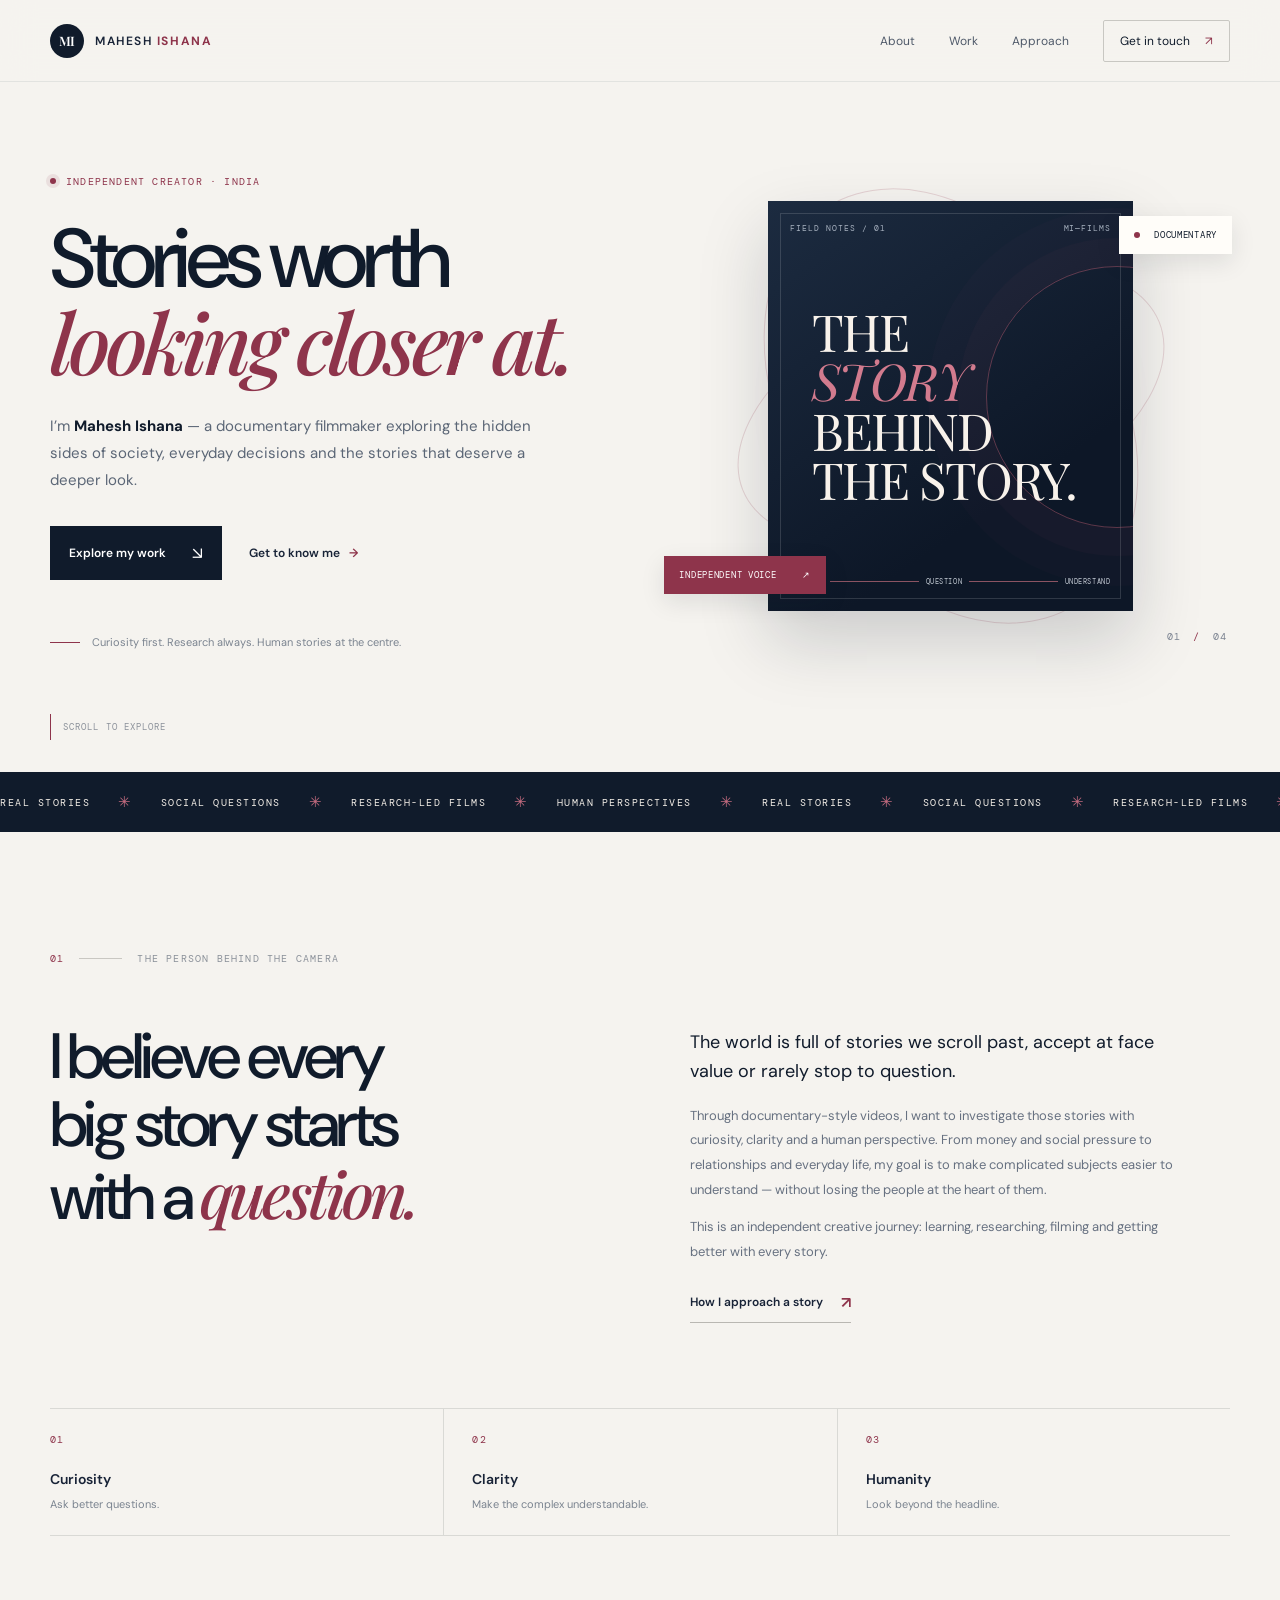
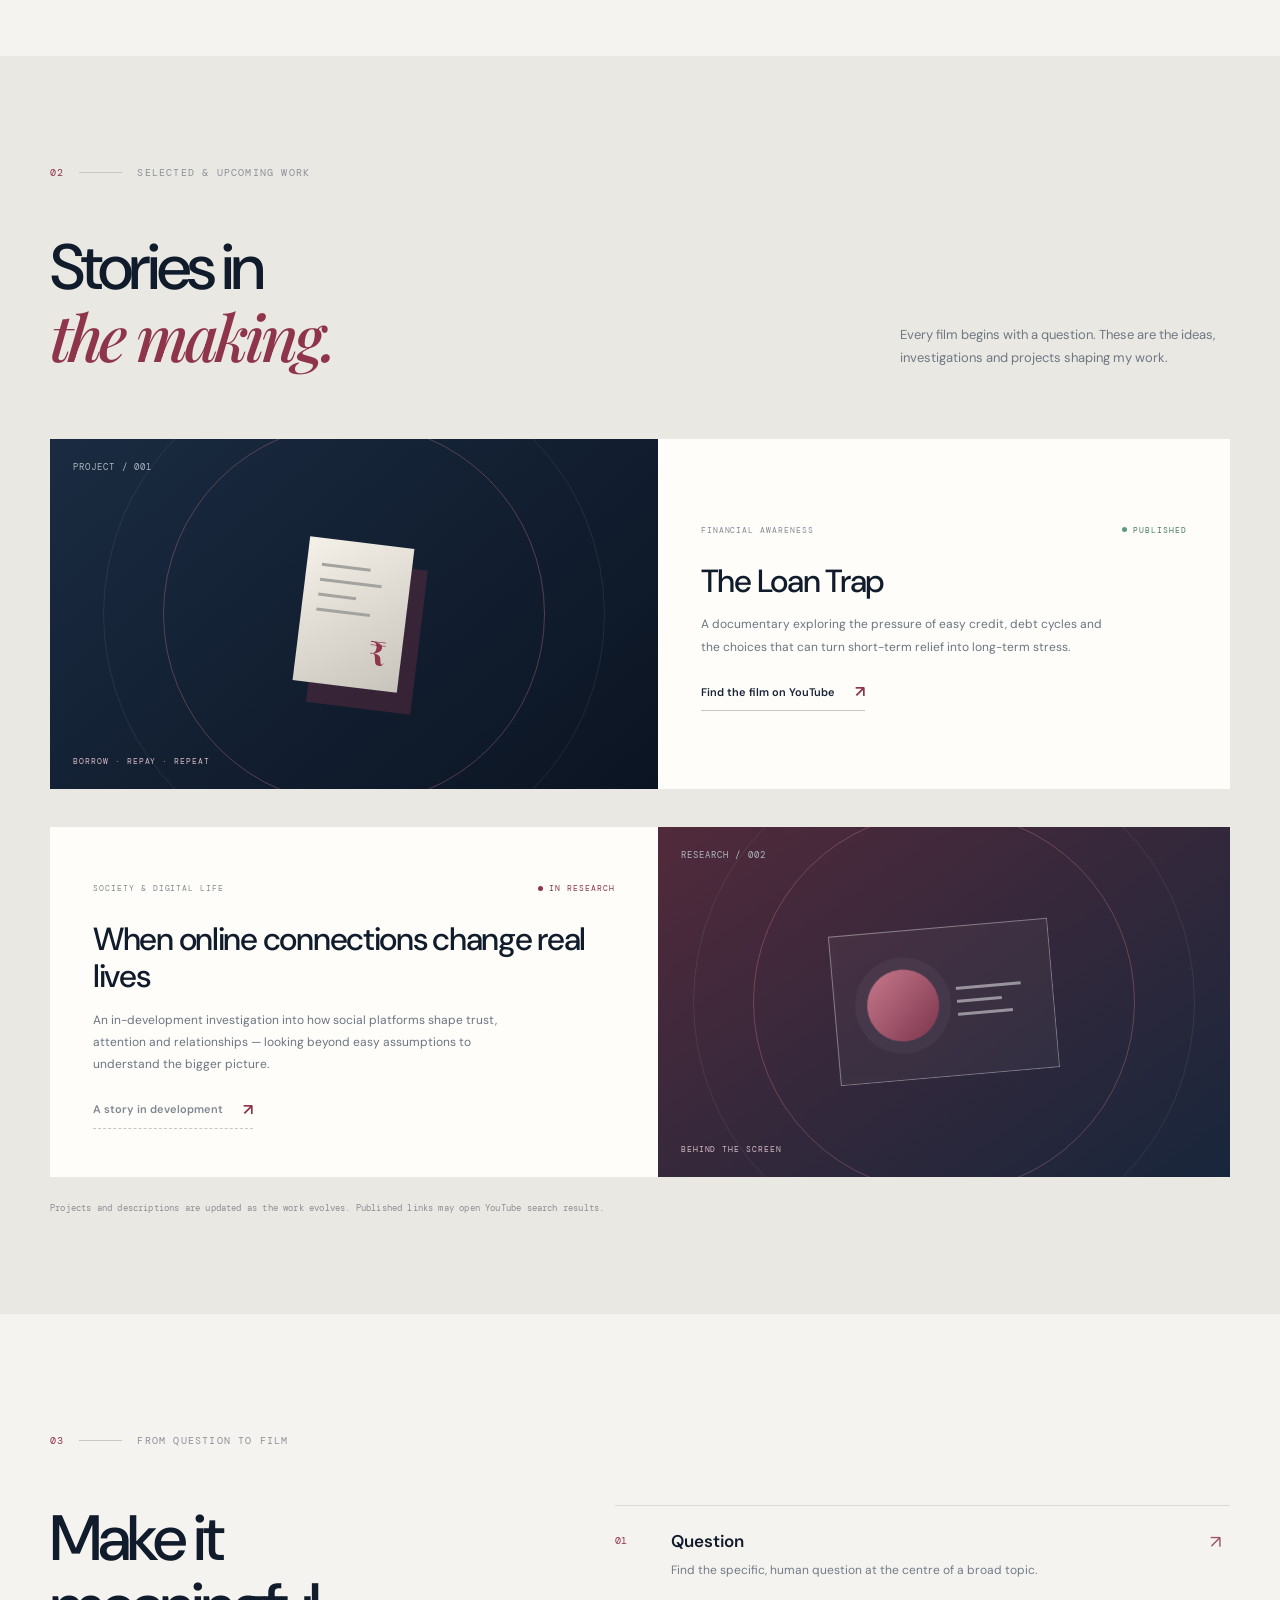
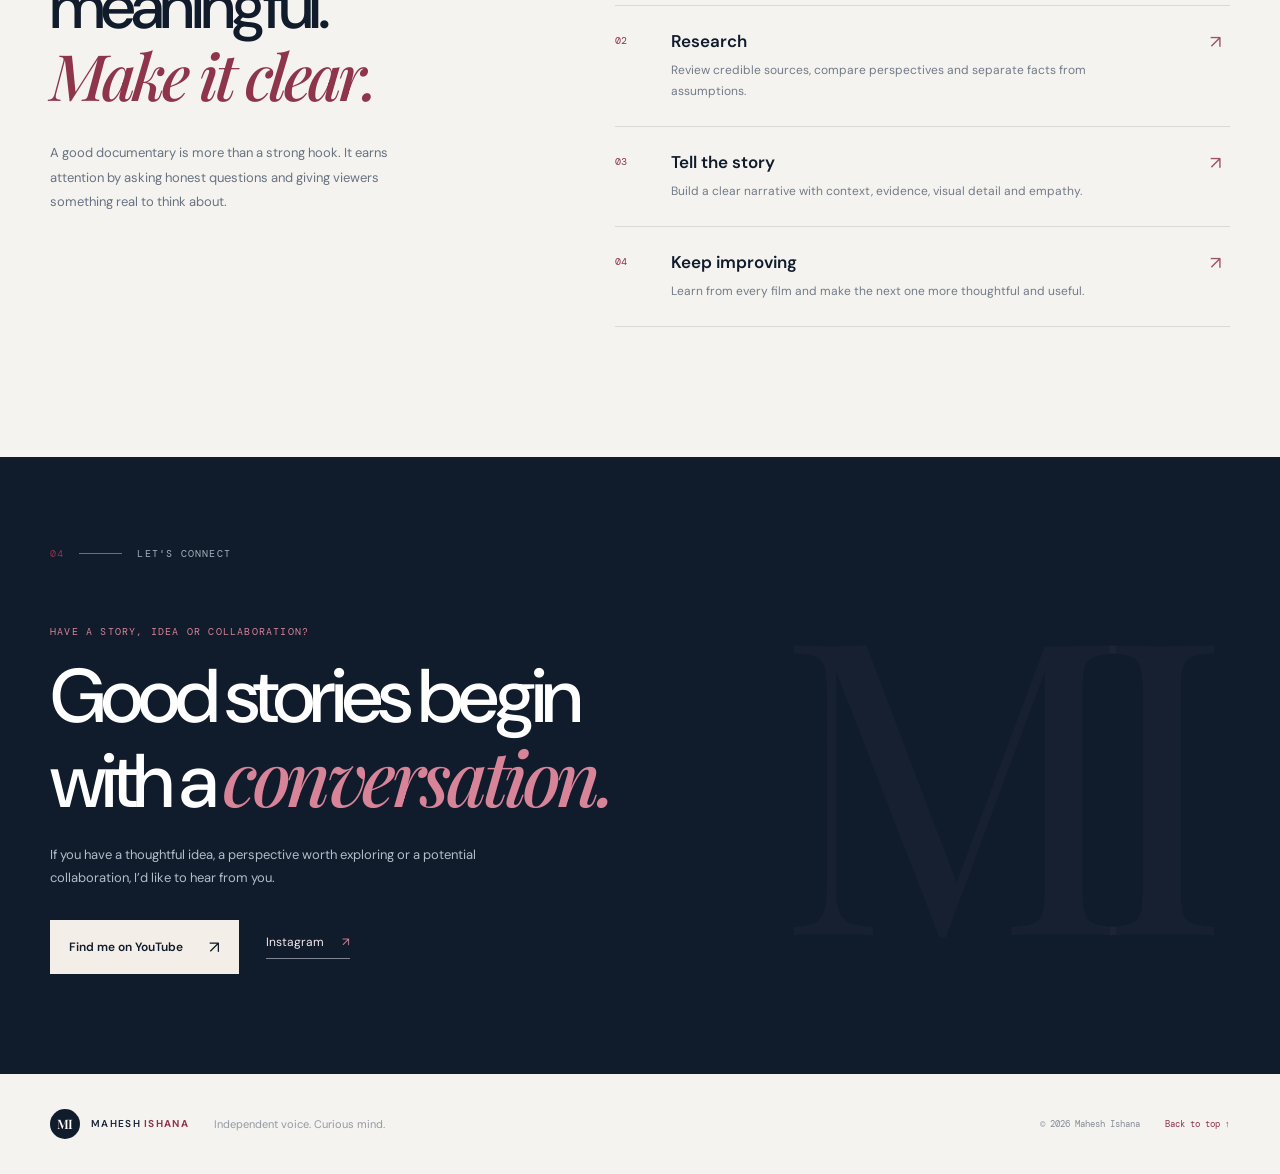
==== index.html @ 813afefb "Add files via upload" ====
<!doctype html>
<html lang="en">
<head>
  <meta charset="utf-8">
  <meta name="viewport" content="width=device-width, initial-scale=1">
  <meta name="theme-color" content="#101b2b">
  <meta name="description" content="Mahesh Ishana — independent documentary filmmaker creating thoughtful films about society, money, relationships and the stories that shape everyday life.">
  <meta property="og:type" content="website">
  <meta property="og:title" content="Mahesh Ishana — Documentary Filmmaker">
  <meta property="og:description" content="Stories that make us look closer. Independent documentaries, research-led storytelling and films about the world around us.">
  <meta property="og:url" content="https://maheshishana.in/">
  <meta name="twitter:card" content="summary">
  <title>Mahesh Ishana — Documentary Filmmaker</title>
  <link rel="canonical" href="https://maheshishana.in/">
  <link rel="icon" href="favicon.svg" type="image/svg+xml">
  <link rel="stylesheet" href="styles.css">
  <script type="application/ld+json">
  {
    "@context": "https://schema.org",
    "@type": "Person",
    "name": "Mahesh Ishana",
    "url": "https://maheshishana.in/",
    "jobTitle": "Documentary Filmmaker",
    "sameAs": ["https://www.instagram.com/maheshishana/"]
  }
  </script>
  <script src="script.js" defer></script>
</head>
<body>
  <a class="skip-link" href="#main">Skip to content</a>
  <header class="site-header">
    <nav class="nav shell" aria-label="Main navigation">
      <a class="brand" href="#top" aria-label="Mahesh Ishana home"><span class="brand-mark">MI</span><span>MAHESH <b>ISHANA</b></span></a>
      <button class="menu-toggle" aria-expanded="false" aria-controls="nav-links" aria-label="Open menu"><span></span><span></span></button>
      <div class="nav-links" id="nav-links">
        <a href="#about">About</a>
        <a href="#work">Work</a>
        <a href="#approach">Approach</a>
        <a class="nav-cta" href="#contact">Get in touch <span aria-hidden="true">↗</span></a>
      </div>
    </nav>
  </header>

  <main id="main">
    <section class="hero shell" id="top">
      <div class="hero-copy reveal">
        <p class="eyebrow"><span class="live-dot"></span> INDEPENDENT CREATOR · INDIA</p>
        <h1>Stories worth<br><em>looking closer at.</em></h1>
        <p class="hero-intro">I’m <strong>Mahesh Ishana</strong> — a documentary filmmaker exploring the hidden sides of society, everyday decisions and the stories that deserve a deeper look.</p>
        <div class="hero-actions">
          <a class="button button-primary" href="#work">Explore my work <span aria-hidden="true">↘</span></a>
          <a class="text-link" href="#about">Get to know me <span aria-hidden="true">→</span></a>
        </div>
        <div class="hero-note"><span class="note-line"></span><span>Curiosity first. Research always. Human stories at the centre.</span></div>
      </div>
      <div class="hero-art reveal" aria-label="Abstract cinematic artwork">
        <div class="art-orbit orbit-one"></div><div class="art-orbit orbit-two"></div>
        <div class="art-glow"></div>
        <div class="art-frame">
          <div class="frame-top"><span>FIELD NOTES / 01</span><span>MI—FILMS</span></div>
          <div class="art-title">THE<br><span>STORY</span><br>BEHIND<br>THE STORY.</div>
          <div class="frame-bottom"><span>OBSERVE</span><span class="frame-dash"></span><span>QUESTION</span><span class="frame-dash"></span><span>UNDERSTAND</span></div>
        </div>
        <div class="floating-tag tag-top"><span class="tag-dot"></span> DOCUMENTARY</div>
        <div class="floating-tag tag-bottom">INDEPENDENT VOICE <span>↗</span></div>
        <div class="art-index">01 <span>/</span> 04</div>
      </div>
      <div class="hero-scroll"><span class="scroll-mark"></span> SCROLL TO EXPLORE</div>
    </section>

    <section class="ticker" aria-label="Creative focus">
      <div class="ticker-track"><span>REAL STORIES</span><i>✳</i><span>SOCIAL QUESTIONS</span><i>✳</i><span>RESEARCH-LED FILMS</span><i>✳</i><span>HUMAN PERSPECTIVES</span><i>✳</i><span>REAL STORIES</span><i>✳</i><span>SOCIAL QUESTIONS</span><i>✳</i><span>RESEARCH-LED FILMS</span><i>✳</i></div>
    </section>

    <section class="section shell about" id="about">
      <div class="section-kicker reveal"><span>01</span><span class="kicker-rule"></span><span>THE PERSON BEHIND THE CAMERA</span></div>
      <div class="about-grid">
        <h2 class="reveal">I believe every<br>big story starts<br>with a <em>question.</em></h2>
        <div class="about-copy reveal">
          <p class="lead">The world is full of stories we scroll past, accept at face value or rarely stop to question.</p>
          <p>Through documentary-style videos, I want to investigate those stories with curiosity, clarity and a human perspective. From money and social pressure to relationships and everyday life, my goal is to make complicated subjects easier to understand — without losing the people at the heart of them.</p>
          <p>This is an independent creative journey: learning, researching, filming and getting better with every story.</p>
          <a class="underlined-link" href="#approach">How I approach a story <span>↗</span></a>
        </div>
      </div>
      <div class="values-row reveal"><div><span class="value-number">01</span><b>Curiosity</b><p>Ask better questions.</p></div><div><span class="value-number">02</span><b>Clarity</b><p>Make the complex understandable.</p></div><div><span class="value-number">03</span><b>Humanity</b><p>Look beyond the headline.</p></div></div>
    </section>

    <section class="section work-section" id="work">
      <div class="shell">
        <div class="section-kicker reveal"><span>02</span><span class="kicker-rule"></span><span>SELECTED & UPCOMING WORK</span></div>
        <div class="work-heading reveal"><h2>Stories in<br><em>the making.</em></h2><p>Every film begins with a question. These are the ideas, investigations and projects shaping my work.</p></div>
        <div class="project-list">
          <article class="project-card reveal">
            <div class="project-visual project-loan"><span class="project-index">PROJECT / 001</span><div class="visual-symbol symbol-receipt"><span></span><span></span><span></span><span></span><b>₹</b></div><span class="visual-caption">BORROW · REPAY · REPEAT</span></div>
            <div class="project-info"><div class="project-meta"><span>FINANCIAL AWARENESS</span><span class="status"><i></i> PUBLISHED</span></div><h3>The Loan Trap</h3><p>A documentary exploring the pressure of easy credit, debt cycles and the choices that can turn short-term relief into long-term stress.</p><a class="project-link" href="https://www.youtube.com/results?search_query=Mahesh+Ishana+The+Loan+Trap" target="_blank" rel="noopener noreferrer">Find the film on YouTube <span>↗</span></a></div>
          </article>
          <article class="project-card project-card-reverse reveal">
            <div class="project-visual project-society"><span class="project-index">RESEARCH / 002</span><div class="visual-window"><div class="window-circle"></div><div class="window-lines"><span></span><span></span><span></span></div></div><span class="visual-caption">BEHIND THE SCREEN</span></div>
            <div class="project-info"><div class="project-meta"><span>SOCIETY & DIGITAL LIFE</span><span class="status status-research"><i></i> IN RESEARCH</span></div><h3>When online connections change real lives</h3><p>An in-development investigation into how social platforms shape trust, attention and relationships — looking beyond easy assumptions to understand the bigger picture.</p><span class="project-link project-link-static">A story in development <span>↗</span></span></div>
          </article>
        </div>
        <p class="work-footnote">Projects and descriptions are updated as the work evolves. Published links may open YouTube search results.</p>
      </div>
    </section>

    <section class="section shell approach" id="approach">
      <div class="section-kicker reveal"><span>03</span><span class="kicker-rule"></span><span>FROM QUESTION TO FILM</span></div>
      <div class="approach-grid"><div class="approach-intro reveal"><h2>Make it<br>meaningful.<br><em>Make it clear.</em></h2><p>A good documentary is more than a strong hook. It earns attention by asking honest questions and giving viewers something real to think about.</p></div>
        <div class="steps reveal"><div class="step"><span>01</span><div><h3>Question</h3><p>Find the specific, human question at the centre of a broad topic.</p></div><span class="step-arrow">↗</span></div><div class="step"><span>02</span><div><h3>Research</h3><p>Review credible sources, compare perspectives and separate facts from assumptions.</p></div><span class="step-arrow">↗</span></div><div class="step"><span>03</span><div><h3>Tell the story</h3><p>Build a clear narrative with context, evidence, visual detail and empathy.</p></div><span class="step-arrow">↗</span></div><div class="step"><span>04</span><div><h3>Keep improving</h3><p>Learn from every film and make the next one more thoughtful and useful.</p></div><span class="step-arrow">↗</span></div></div>
      </div>
    </section>

    <section class="contact-section" id="contact">
      <div class="shell contact-inner reveal"><div class="section-kicker section-kicker-light"><span>04</span><span class="kicker-rule"></span><span>LET'S CONNECT</span></div><p class="eyebrow contact-eyebrow">HAVE A STORY, IDEA OR COLLABORATION?</p><h2>Good stories begin<br>with a <em>conversation.</em></h2><p class="contact-copy">If you have a thoughtful idea, a perspective worth exploring or a potential collaboration, I’d like to hear from you.</p><div class="contact-actions"><a class="button button-light" href="https://www.youtube.com/results?search_query=Mahesh+Ishana" target="_blank" rel="noopener noreferrer">Find me on YouTube <span>↗</span></a><a class="contact-social" href="https://www.instagram.com/maheshishana/" target="_blank" rel="noopener noreferrer">Instagram <span>↗</span></a></div></div>
      <div class="contact-decoration" aria-hidden="true">MI</div>
    </section>
  </main>

  <footer class="footer shell"><a class="brand footer-brand" href="#top"><span class="brand-mark">MI</span><span>MAHESH <b>ISHANA</b></span></a><p>Independent voice. Curious mind.</p><div class="footer-right"><span>© <span id="year">2026</span> Mahesh Ishana</span><a href="#top">Back to top ↑</a></div></footer>
</body>
</html>
---- styles.css ----
@import url('https://fonts.googleapis.com/css2?family=DM+Mono:wght@400;500&family=DM+Sans:wght@400;500;600;700&family=Playfair+Display:ital,wght@0,500;0,600;1,500;1,600&display=swap');
:root{--navy:#101b2b;--navy-2:#17263b;--ink:#182337;--muted:#697487;--paper:#f5f3ef;--white:#fffdf9;--maroon:#8e344b;--maroon-light:#b65a70;--line:#d9d9d5;--mono:'DM Mono',monospace;--sans:'DM Sans',sans-serif;--serif:'Playfair Display',serif;--shell:1180px}
*{box-sizing:border-box}html{scroll-behavior:smooth;scroll-padding-top:88px}body{margin:0;background:var(--paper);color:var(--ink);font-family:var(--sans);-webkit-font-smoothing:antialiased}a{color:inherit;text-decoration:none}button{font:inherit}.shell{width:min(var(--shell),calc(100% - 64px));margin-inline:auto}.skip-link{position:absolute;left:12px;top:-60px;background:#fff;color:#111;padding:12px;z-index:99}.skip-link:focus{top:12px}.site-header{height:82px;position:sticky;top:0;z-index:20;background:rgba(245,243,239,.92);backdrop-filter:blur(16px);border-bottom:1px solid rgba(24,35,55,.08)}.nav{height:100%;display:flex;align-items:center;justify-content:space-between}.brand{display:inline-flex;align-items:center;gap:11px;font-size:12px;letter-spacing:.13em;font-weight:600}.brand b{color:var(--maroon);font-weight:700}.brand-mark{display:grid;place-items:center;width:34px;height:34px;background:var(--navy);color:#fff;border-radius:50%;font-family:var(--serif);font-size:13px;letter-spacing:-.05em}.nav-links{display:flex;align-items:center;gap:34px;font-size:12px;color:#4f5969}.nav-links>a:not(.nav-cta):hover,.text-link:hover,.underlined-link:hover{color:var(--maroon)}.nav-cta{border:1px solid #c8c7c2;padding:12px 16px;border-radius:2px;color:var(--navy);transition:.2s}.nav-cta span{margin-left:12px;color:var(--maroon)}.nav-cta:hover{background:var(--navy);color:#fff;border-color:var(--navy)}.menu-toggle{display:none;background:none;border:0;padding:8px}.menu-toggle span{display:block;width:23px;height:1px;background:var(--navy);margin:6px}
.hero{min-height:690px;display:grid;grid-template-columns:1.02fr .98fr;align-items:center;gap:40px;position:relative;padding-top:50px;padding-bottom:92px}.hero-copy{padding-top:12px}.eyebrow,.section-kicker,.project-meta,.project-index,.visual-caption,.frame-top,.frame-bottom,.art-index,.hero-scroll,.value-number,.work-footnote{font-family:var(--mono);font-size:10px;letter-spacing:.12em}.eyebrow{color:var(--maroon);display:flex;align-items:center;gap:10px}.live-dot{width:6px;height:6px;background:var(--maroon);border-radius:50%;box-shadow:0 0 0 4px rgba(142,52,75,.1)}h1,h2,h3,p{margin-top:0}.hero h1{font-size:clamp(54px,6.5vw,88px);letter-spacing:-.065em;line-height:.99;font-weight:500;margin:30px 0 25px;color:var(--navy)}h1 em,h2 em{font-family:var(--serif);font-weight:500;color:var(--maroon);letter-spacing:-.06em}.hero-intro{max-width:500px;color:#5b6676;line-height:1.8;font-size:15px}.hero-intro strong{color:var(--navy)}.hero-actions{display:flex;align-items:center;gap:27px;margin-top:32px}.button{display:inline-flex;align-items:center;gap:26px;padding:16px 19px;font-size:12px;font-weight:600;transition:transform .2s,background .2s}.button:hover{transform:translateY(-2px)}.button-primary{background:var(--navy);color:white}.button-primary:hover{background:var(--maroon)}.button span{font-size:17px;font-weight:400}.text-link{font-size:12px;font-weight:600}.text-link span{color:var(--maroon);margin-left:6px}.hero-note{display:flex;align-items:center;gap:12px;margin-top:55px;color:#7b8490;font-size:11px}.note-line{width:30px;height:1px;background:var(--maroon)}.hero-art{height:490px;position:relative;display:grid;place-items:center;isolation:isolate}.art-glow{position:absolute;width:390px;height:390px;background:radial-gradient(circle,rgba(142,52,75,.25),rgba(142,52,75,0) 70%);filter:blur(8px);z-index:-1}.art-orbit{position:absolute;border:1px solid rgba(142,52,75,.18);border-radius:50%;transform:rotate(-22deg)}.orbit-one{width:450px;height:240px}.orbit-two{width:470px;height:330px;transform:rotate(58deg)}.art-frame{width:min(365px,80%);height:410px;background:linear-gradient(145deg,#1c2b40,#0d1727 70%);color:#f8f2eb;position:relative;padding:22px;box-shadow:0 30px 65px rgba(16,27,43,.18);overflow:hidden}.art-frame:before{content:"";position:absolute;inset:12px;border:1px solid rgba(255,255,255,.14);pointer-events:none}.art-frame:after{content:"";position:absolute;width:260px;height:260px;border:1px solid rgba(182,90,112,.48);border-radius:50%;right:-115px;top:65px;box-shadow:0 0 0 28px rgba(182,90,112,.035),0 0 0 58px rgba(182,90,112,.025)}.frame-top{display:flex;justify-content:space-between;color:#a8b2c0;font-size:8px;position:relative;z-index:1}.art-title{font-family:var(--serif);font-size:clamp(35px,4.1vw,51px);line-height:.97;letter-spacing:-.04em;margin:74px 0 0 22px;position:relative;z-index:1}.art-title span{color:#d27b8e;font-style:italic}.frame-bottom{position:absolute;bottom:25px;left:23px;right:23px;display:flex;align-items:center;gap:7px;font-size:7px;color:#c1c9d2;z-index:1;letter-spacing:.08em}.frame-dash{height:1px;background:#8b5362;flex:1}.floating-tag{position:absolute;background:var(--white);box-shadow:0 8px 24px rgba(16,27,43,.1);padding:13px 15px;font-family:var(--mono);font-size:9px;letter-spacing:.08em;z-index:2}.tag-top{top:55px;right:-2px;color:var(--navy)}.tag-dot{display:inline-block;width:6px;height:6px;background:var(--maroon);border-radius:50%;margin-right:8px}.tag-bottom{bottom:57px;left:-7px;background:var(--maroon);color:#fff}.tag-bottom span{margin-left:20px}.art-index{position:absolute;right:3px;bottom:8px;color:#7a8290}.art-index span{color:var(--maroon);padding:0 5px}.hero-scroll{position:absolute;bottom:32px;left:0;display:flex;align-items:center;gap:12px;color:#8b919a;font-size:9px}.scroll-mark{height:26px;width:1px;background:var(--maroon)}
.ticker{background:var(--navy);color:#f3eee7;overflow:hidden;white-space:nowrap}.ticker-track{display:flex;align-items:center;justify-content:space-around;gap:28px;min-width:950px;padding:20px 0;font-family:var(--mono);font-size:10px;letter-spacing:.15em}.ticker i{color:#c56c80;font-style:normal;font-size:15px}.section{padding-top:120px;padding-bottom:120px}.section-kicker{display:flex;align-items:center;gap:15px;color:#8b919a}.section-kicker>span:first-child{color:var(--maroon)}.kicker-rule{width:43px;height:1px;background:#c9c7c2}.about-grid{display:grid;grid-template-columns:1fr 1fr;gap:100px;margin-top:58px}.about h2,.work-heading h2,.approach h2{font-size:clamp(43px,5vw,64px);line-height:1.06;font-weight:500;letter-spacing:-.06em;color:var(--navy);margin-bottom:0}.about-copy{padding-top:5px;max-width:490px}.about-copy p{font-size:13px;line-height:1.9;color:#677181}.about-copy .lead{font-size:18px;line-height:1.6;color:var(--navy);margin-bottom:18px}.underlined-link{display:inline-flex;gap:18px;align-items:center;margin-top:14px;padding-bottom:9px;border-bottom:1px solid #b9b7b2;font-size:12px;font-weight:600}.underlined-link span{color:var(--maroon);font-size:16px}.values-row{display:grid;grid-template-columns:repeat(3,1fr);margin-top:85px;border-top:1px solid var(--line);border-bottom:1px solid var(--line)}.values-row>div{padding:24px 28px 24px 0;position:relative}.values-row>div+div{border-left:1px solid var(--line);padding-left:28px}.value-number{display:block;color:var(--maroon);margin-bottom:22px}.values-row b{font-size:14px;font-weight:600}.values-row p{font-size:11px;color:#7b8490;margin:8px 0 0}
.work-section{background:#eae8e2;padding:110px 0 100px}.work-heading{display:flex;align-items:flex-end;justify-content:space-between;gap:40px;margin:55px 0 65px}.work-heading p{max-width:330px;color:#6e7784;font-size:13px;line-height:1.8;margin-bottom:5px}.project-list{display:flex;flex-direction:column;gap:38px}.project-card{display:grid;grid-template-columns:1.03fr .97fr;background:var(--white);min-height:350px}.project-card-reverse .project-visual{order:2}.project-card-reverse .project-info{order:1}.project-visual{position:relative;overflow:hidden;min-height:350px;background:linear-gradient(140deg,#1a2b41,#0b1422);color:#fff;display:flex;align-items:center;justify-content:center}.project-visual:before,.project-visual:after{content:"";position:absolute;border:1px solid rgba(210,123,142,.35);border-radius:50%;width:380px;height:380px}.project-visual:after{width:500px;height:500px;border-color:rgba(255,255,255,.08)}.project-index{position:absolute;top:22px;left:23px;color:#aeb7c4;font-size:9px;z-index:2}.visual-caption{position:absolute;bottom:23px;left:23px;color:#d6b9c1;font-size:8px;z-index:2}.visual-symbol{width:105px;height:145px;background:linear-gradient(145deg,#f5f0e8,#c8c4bc);transform:rotate(7deg);padding:25px 15px;box-shadow:16px 20px 0 rgba(142,52,75,.3);position:relative;z-index:1}.visual-symbol span{display:block;height:3px;background:#a3a3a0;margin:0 0 12px;width:65%}.visual-symbol span:nth-child(2){width:82%}.visual-symbol span:nth-child(3){width:50%}.visual-symbol span:nth-child(4){width:72%}.visual-symbol b{position:absolute;bottom:17px;right:15px;font-family:var(--serif);font-size:33px;color:var(--maroon)}.project-info{padding:43px 43px 36px;align-self:center}.project-meta{display:flex;justify-content:space-between;gap:12px;flex-wrap:wrap;color:#858b94;font-size:8px}.status{color:#467c69;display:inline-flex;align-items:center;gap:6px}.status i{width:5px;height:5px;background:#5d9a83;border-radius:50%}.status-research{color:var(--maroon)}.status-research i{background:var(--maroon)}.project-info h3{font-size:32px;line-height:1.15;letter-spacing:-.04em;color:var(--navy);font-weight:500;margin:28px 0 14px}.project-info p{font-size:12px;line-height:1.85;color:#6a7481;max-width:420px;margin-bottom:22px}.project-link{display:inline-flex;align-items:center;gap:20px;font-size:11px;font-weight:600;padding-bottom:8px;border-bottom:1px solid #c9c6c0}.project-link span{font-size:16px;color:var(--maroon)}.project-link-static{color:#7e8792;border-bottom-style:dashed}.project-society{background:linear-gradient(145deg,#512a3b,#18263b)}.visual-window{width:220px;height:150px;border:1px solid rgba(255,255,255,.36);position:relative;z-index:1;display:flex;align-items:center;justify-content:center;gap:18px;transform:rotate(-5deg);background:rgba(255,255,255,.035);backdrop-filter:blur(4px)}.window-circle{width:72px;height:72px;border-radius:50%;background:linear-gradient(135deg,#c8798c,#7b354d);box-shadow:0 0 0 12px rgba(255,255,255,.04)}.window-lines{display:flex;flex-direction:column;gap:10px}.window-lines span{width:65px;height:3px;background:rgba(255,255,255,.48)}.window-lines span:nth-child(2){width:45px}.window-lines span:nth-child(3){width:55px}.work-footnote{margin:25px 0 0;color:#8a9096;font-size:9px;letter-spacing:.02em}
.approach{padding-top:120px;padding-bottom:130px}.approach-grid{display:grid;grid-template-columns:.85fr 1.15fr;gap:110px;margin-top:58px}.approach-intro p{max-width:350px;margin-top:27px;color:#687281;font-size:13px;line-height:1.9}.steps{border-top:1px solid var(--line)}.step{display:grid;grid-template-columns:40px 1fr 20px;gap:16px;align-items:start;padding:24px 0;border-bottom:1px solid var(--line)}.step>span:first-child{font-family:var(--mono);font-size:10px;color:var(--maroon);padding-top:4px}.step h3{font-size:17px;font-weight:600;color:var(--navy);margin:0 0 8px}.step p{font-size:12px;color:#717b88;line-height:1.75;margin:0;max-width:430px}.step-arrow{color:#9c5367;font-size:18px;transition:transform .2s}.step:hover .step-arrow{transform:translate(3px,-3px)}
.contact-section{position:relative;overflow:hidden;background:var(--navy);color:#fff;padding:90px 0 100px}.contact-inner{position:relative;z-index:1}.section-kicker-light{color:#a5afbd}.section-kicker-light .kicker-rule{background:#667284}.contact-eyebrow{color:#d78398;margin-top:65px}.contact-section h2{font-size:clamp(44px,6vw,76px);line-height:1.03;letter-spacing:-.065em;font-weight:500;margin:20px 0 22px}.contact-section h2 em{color:#d78398}.contact-copy{max-width:460px;font-size:13px;line-height:1.8;color:#b3bdc9}.contact-actions{display:flex;align-items:center;gap:27px;margin-top:30px}.button-light{background:#f4eee8;color:var(--navy)}.button-light:hover{background:#d78398;color:var(--navy)}.contact-social{font-size:12px;color:#f5e8e9;border-bottom:1px solid #7f8794;padding-bottom:8px}.contact-social span{margin-left:15px;color:#d78398}.contact-decoration{position:absolute;right:7%;top:50%;transform:translateY(-50%);font-family:var(--serif);font-size:clamp(180px,32vw,410px);line-height:1;color:rgba(255,255,255,.025);letter-spacing:-.1em;pointer-events:none}.footer{display:flex;align-items:center;gap:25px;min-height:100px}.footer p{margin:0;color:#9299a2;font-size:11px}.footer-right{display:flex;align-items:center;gap:25px;margin-left:auto;color:#858d97;font-family:var(--mono);font-size:9px}.footer-right a{color:var(--maroon)}.footer-brand{font-size:10px}.footer-brand .brand-mark{width:30px;height:30px}
.reveal{opacity:0;transform:translateY(18px);transition:opacity .7s ease,transform .7s ease}.reveal.is-visible{opacity:1;transform:translateY(0)}@media(prefers-reduced-motion:reduce){html{scroll-behavior:auto}.reveal{opacity:1;transform:none;transition:none}*,*:before,*:after{animation:none!important;transition:none!important}}
@media(max-width:900px){.shell{width:min(100% - 42px,var(--shell))}.hero{gap:12px;min-height:620px}.hero h1{font-size:clamp(48px,7vw,70px)}.hero-art{height:420px}.art-frame{height:360px}.art-title{margin-top:60px;font-size:43px}.orbit-one{width:360px}.orbit-two{width:380px}.tag-top{right:-6px}.about-grid{gap:50px}.approach-grid{gap:55px}.project-info{padding:32px}.project-info h3{font-size:28px}.project-meta{font-size:7px}}
@media(max-width:680px){.shell{width:calc(100% - 38px)}.site-header{height:70px}.menu-toggle{display:block;z-index:3}.nav-links{display:none;position:absolute;top:69px;left:0;right:0;padding:20px 22px 24px;background:var(--paper);border-bottom:1px solid var(--line);flex-direction:column;align-items:stretch;gap:0}.nav-links.is-open{display:flex}.nav-links>a{padding:14px 0}.nav-links .nav-cta{padding:13px 14px;margin-top:6px}.hero{display:flex;flex-direction:column;align-items:stretch;padding-top:62px;padding-bottom:90px;gap:8px}.hero-copy{padding:0}.hero h1{font-size:clamp(51px,12vw,73px);margin:24px 0 20px}.hero-intro{font-size:14px}.hero-actions{gap:18px;flex-wrap:wrap}.hero-note{margin-top:35px;line-height:1.7}.hero-art{height:390px;margin-top:12px}.art-frame{height:330px;width:275px;padding:20px}.art-title{font-size:42px;margin:57px 0 0 18px}.art-glow{width:280px;height:280px}.orbit-one{width:320px;height:190px}.orbit-two{width:330px;height:240px}.tag-top{top:28px;right:0}.tag-bottom{bottom:30px;left:0}.art-index{right:3px;bottom:0}.hero-scroll{bottom:28px}.ticker-track{justify-content:flex-start;gap:22px;padding:17px 20px;font-size:9px}.section{padding-top:80px;padding-bottom:80px}.section-kicker{font-size:8px;gap:10px}.kicker-rule{width:28px}.about-grid{grid-template-columns:1fr;gap:27px;margin-top:38px}.about h2,.work-heading h2,.approach h2{font-size:clamp(43px,11vw,58px)}.about-copy .lead{font-size:17px}.values-row{margin-top:48px;grid-template-columns:1fr}.values-row>div{padding:18px 0}.values-row>div+div{border-left:0;border-top:1px solid var(--line);padding-left:0}.value-number{margin-bottom:12px}.work-section{padding:80px 0}.work-heading{display:block;margin:38px 0 38px}.work-heading p{margin-top:22px}.project-list{gap:24px}.project-card{grid-template-columns:1fr}.project-card-reverse .project-visual,.project-card-reverse .project-info{order:initial}.project-visual{min-height:270px}.project-info{padding:28px 24px 30px}.project-info h3{font-size:29px;margin-top:22px}.project-meta{font-size:8px}.approach-grid{grid-template-columns:1fr;gap:32px;margin-top:40px}.approach-intro p{margin-top:20px}.step{grid-template-columns:27px 1fr 18px;gap:11px;padding:21px 0}.contact-section{padding:75px 0 80px}.contact-eyebrow{margin-top:48px;font-size:9px}.contact-section h2{font-size:clamp(43px,11vw,62px)}.contact-actions{align-items:flex-start;flex-direction:column;gap:22px}.contact-decoration{right:-10%;top:55%;font-size:210px}.footer{padding-top:22px;padding-bottom:24px;display:grid;grid-template-columns:1fr 1fr;gap:15px}.footer p{grid-column:1/-1;grid-row:2}.footer-right{grid-column:1/-1;grid-row:3;margin:8px 0 0;justify-content:space-between}.footer-brand{font-size:9px}}
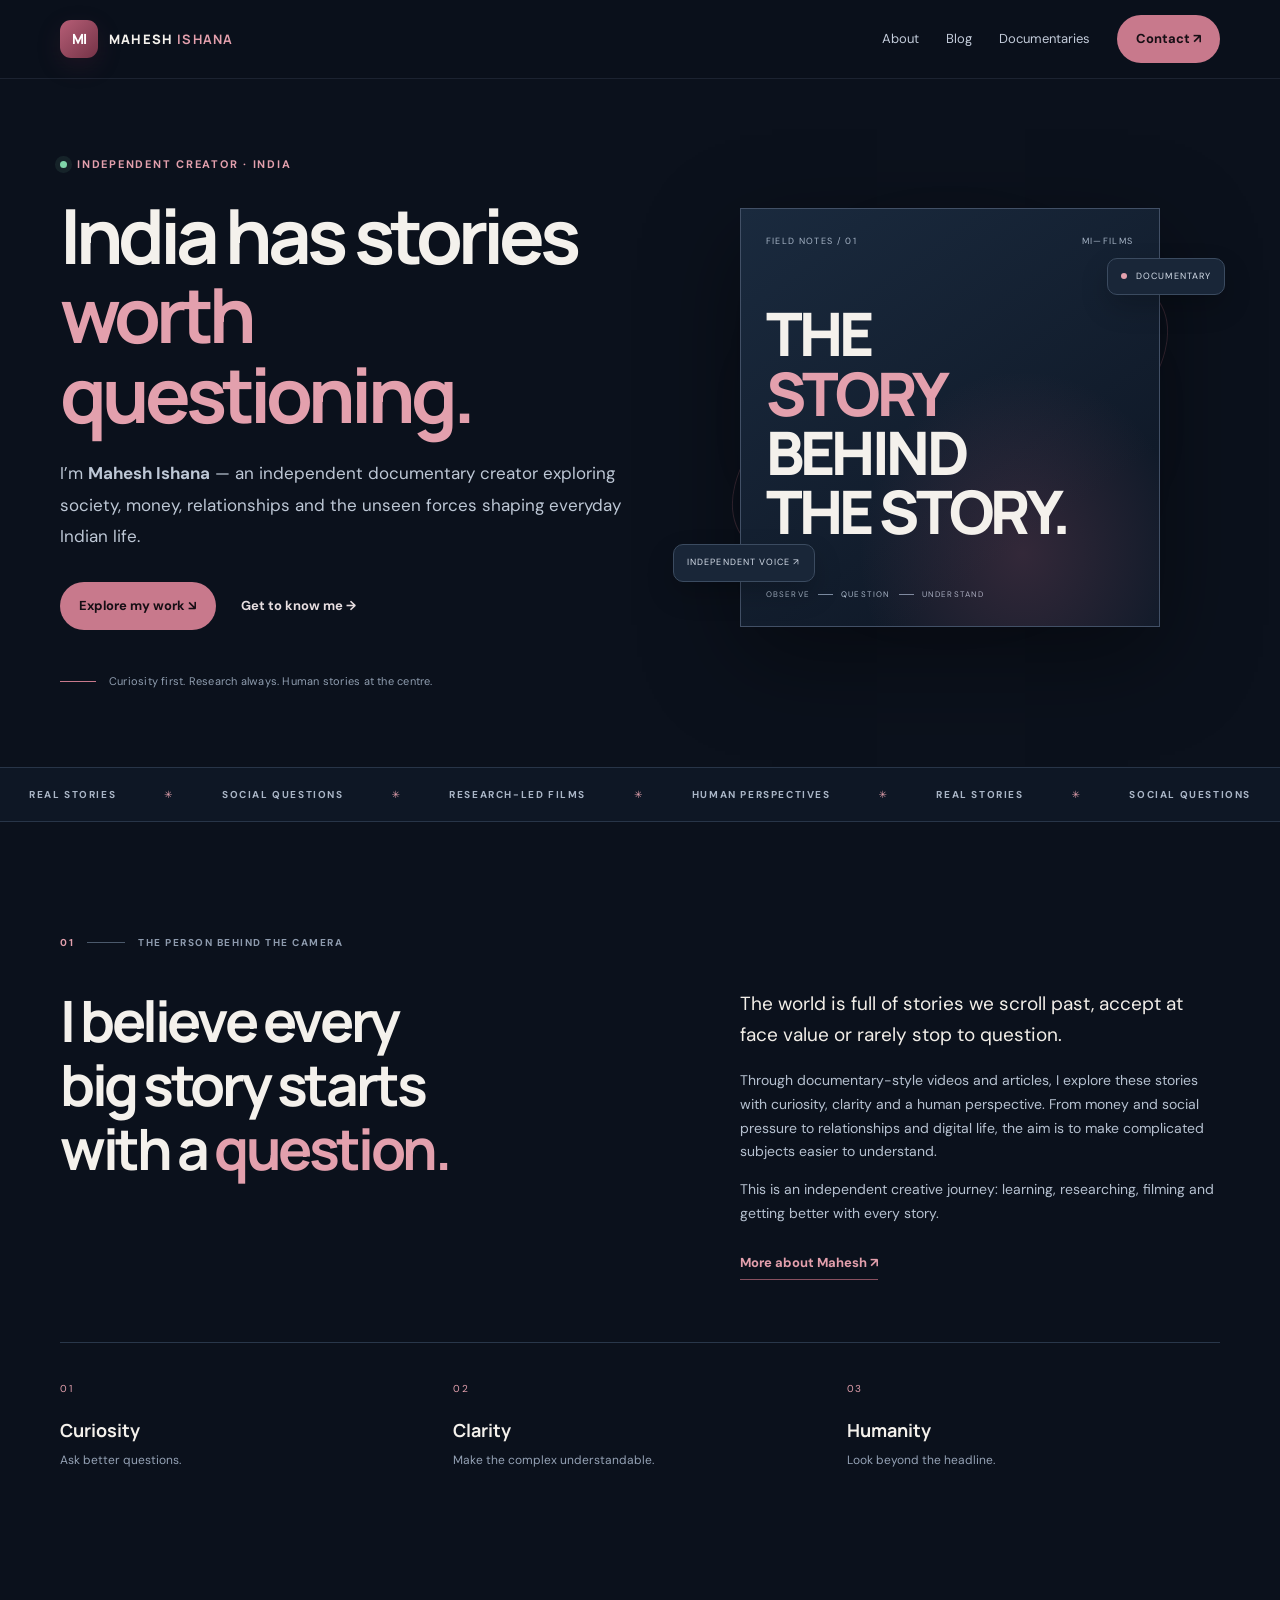
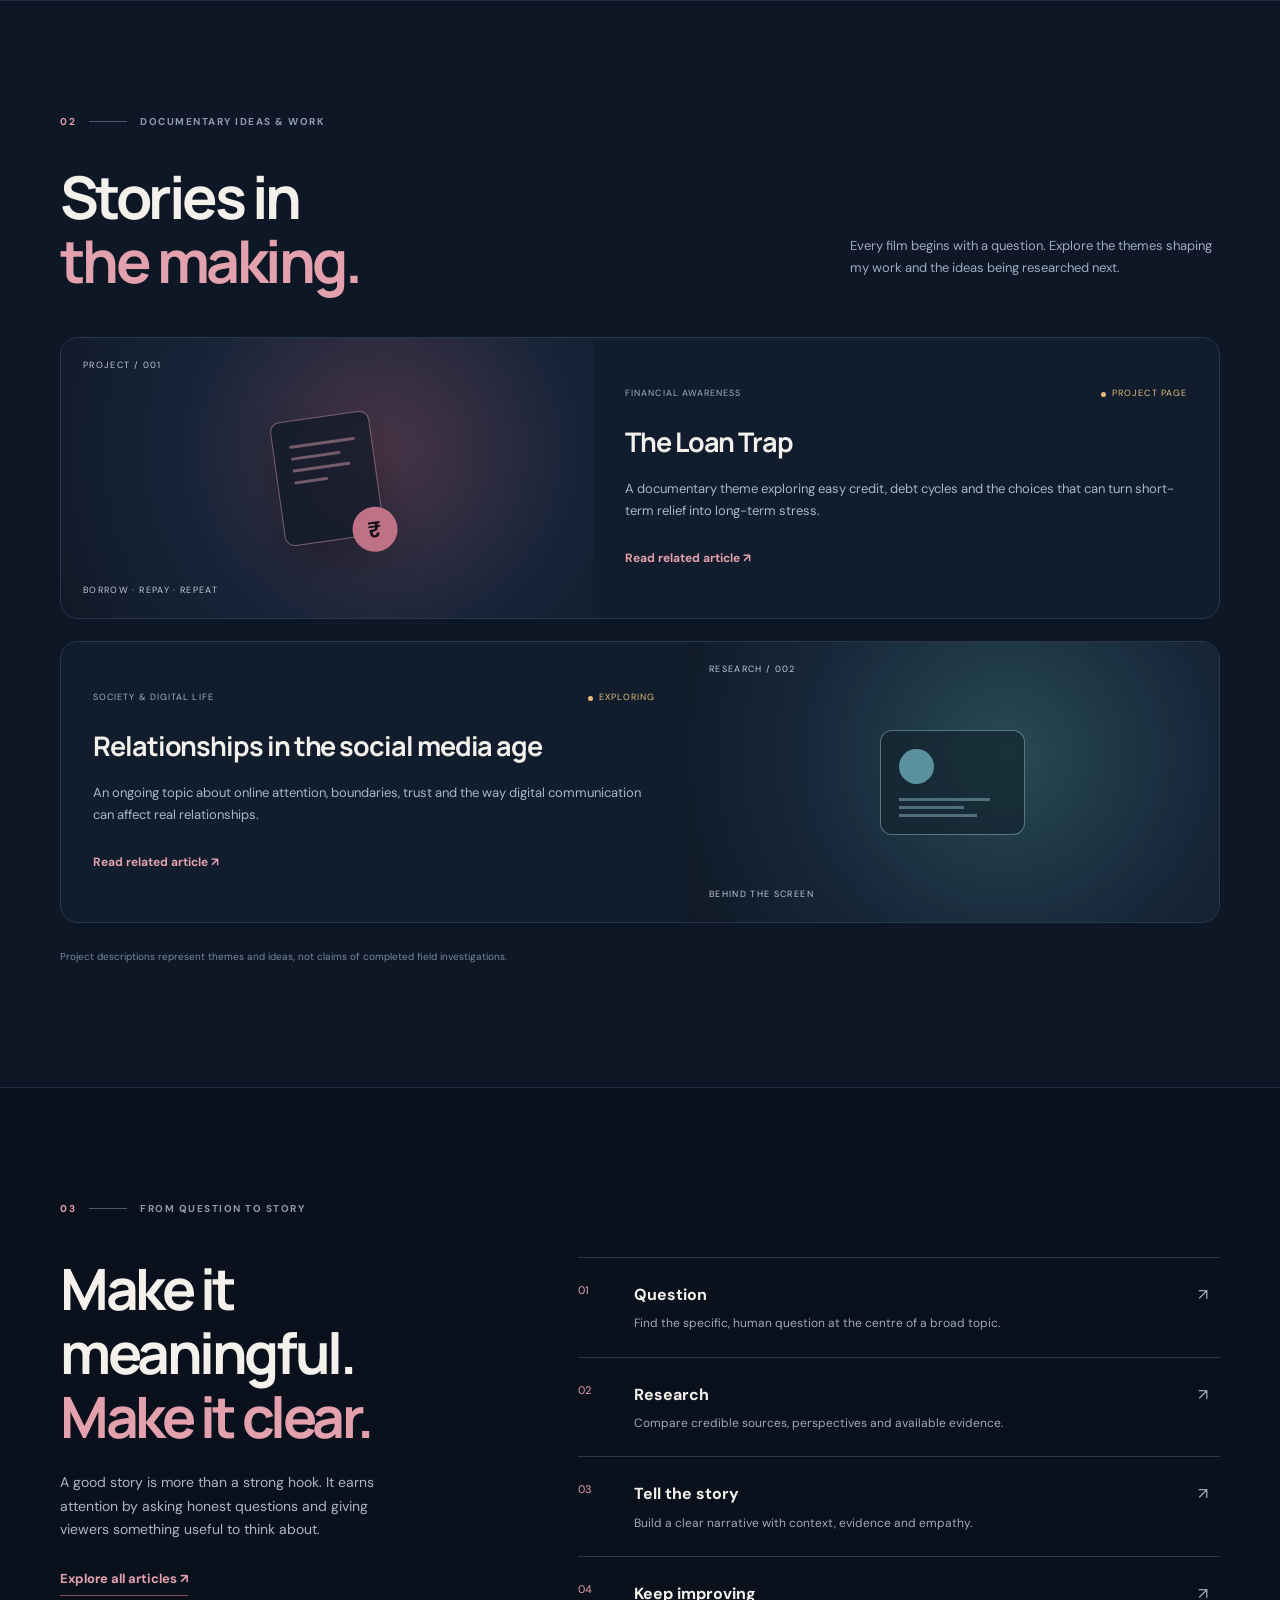
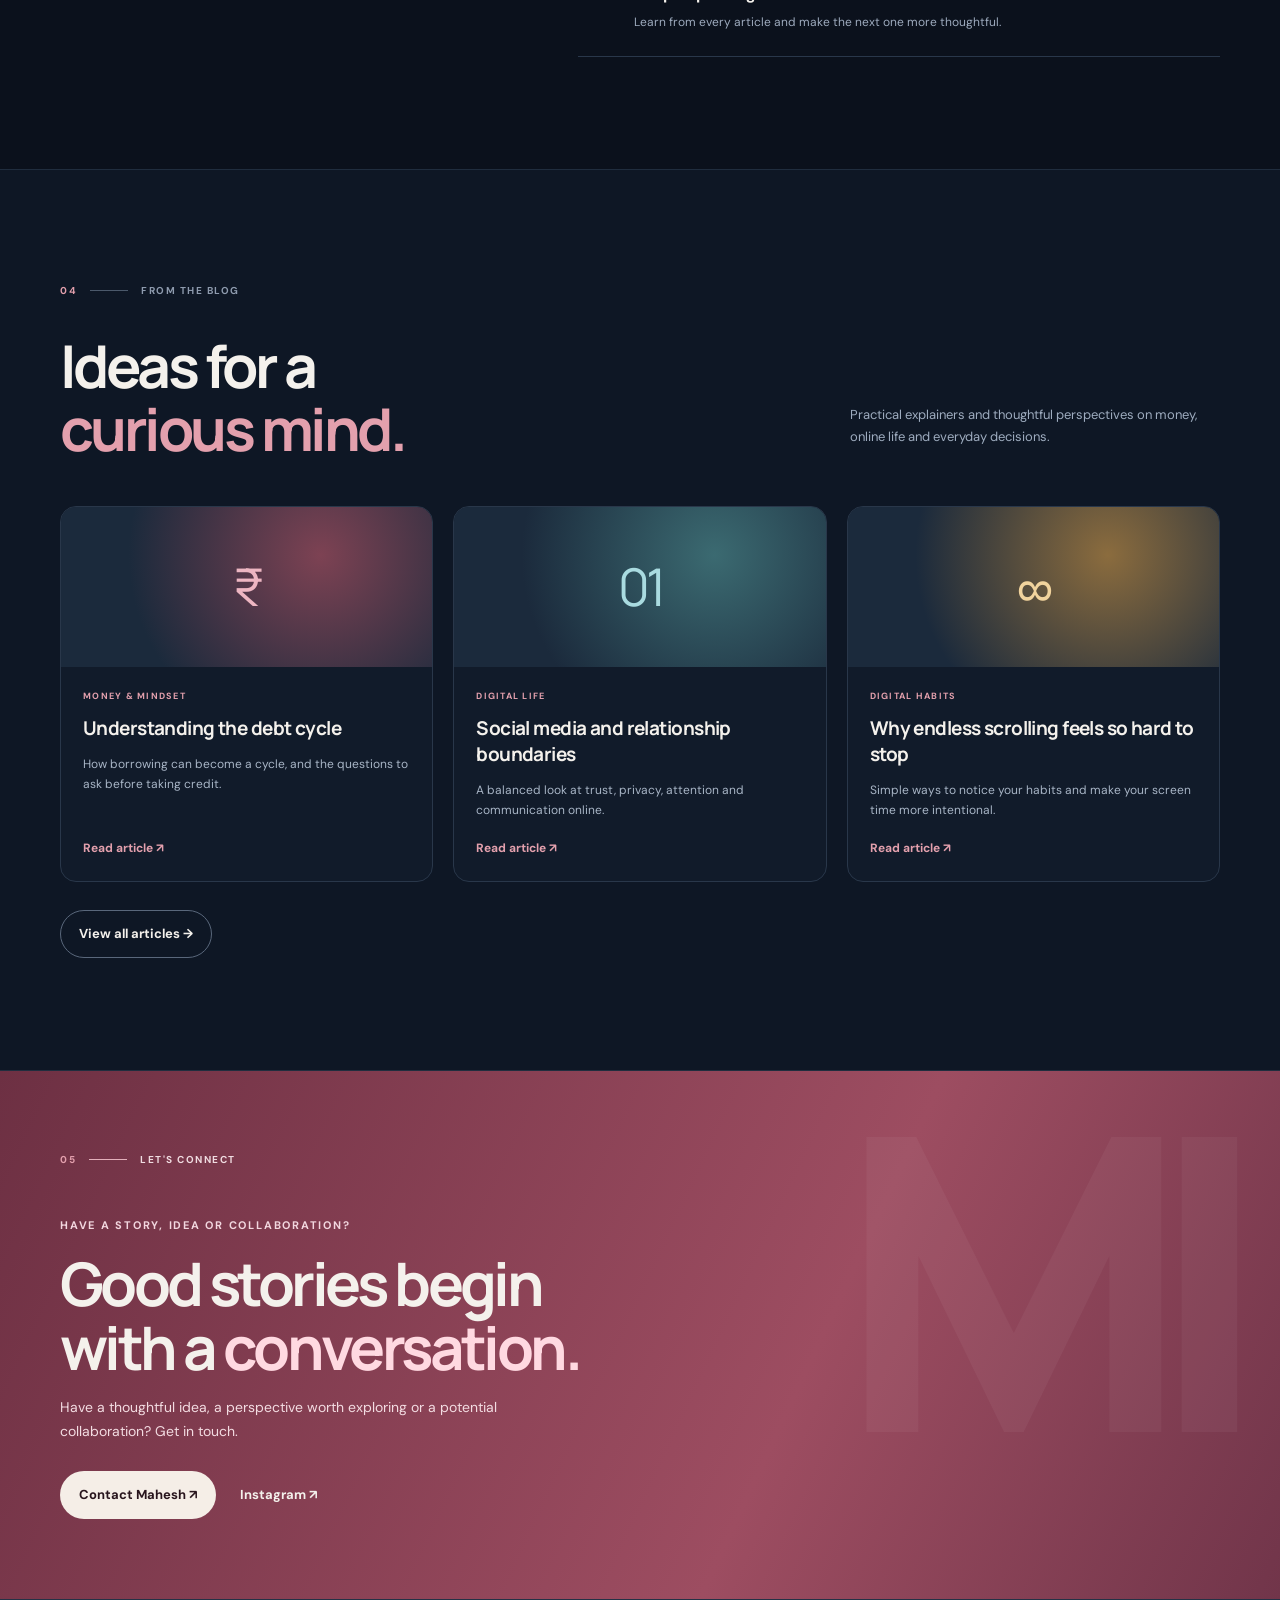
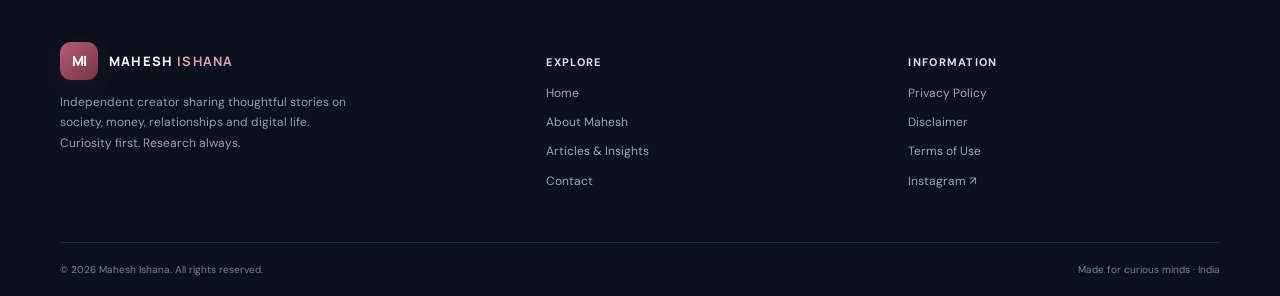
==== commit aafec36b: "Add files via upload" ====
--- a/index.html
+++ b/index.html
@@ -1,122 +1,54 @@
 <!doctype html>
 <html lang="en">
 <head>
-  <meta charset="utf-8">
-  <meta name="viewport" content="width=device-width, initial-scale=1">
-  <meta name="theme-color" content="#101b2b">
-  <meta name="description" content="Mahesh Ishana — independent documentary filmmaker creating thoughtful films about society, money, relationships and the stories that shape everyday life.">
-  <meta property="og:type" content="website">
-  <meta property="og:title" content="Mahesh Ishana — Documentary Filmmaker">
-  <meta property="og:description" content="Stories that make us look closer. Independent documentaries, research-led storytelling and films about the world around us.">
-  <meta property="og:url" content="https://maheshishana.in/">
-  <meta name="twitter:card" content="summary">
-  <title>Mahesh Ishana — Documentary Filmmaker</title>
-  <link rel="canonical" href="https://maheshishana.in/">
-  <link rel="icon" href="favicon.svg" type="image/svg+xml">
-  <link rel="stylesheet" href="styles.css">
-  <script type="application/ld+json">
-  {
-    "@context": "https://schema.org",
-    "@type": "Person",
-    "name": "Mahesh Ishana",
-    "url": "https://maheshishana.in/",
-    "jobTitle": "Documentary Filmmaker",
-    "sameAs": ["https://www.instagram.com/maheshishana/"]
-  }
-  </script>
-  <script src="script.js" defer></script>
+<meta charset="utf-8"><meta name="viewport" content="width=device-width,initial-scale=1">
+<meta name="theme-color" content="#0b111c">
+<meta name="description" content="Independent creator sharing thoughtful stories about society, money, relationships and digital life.">
+<meta property="og:type" content="website"><meta property="og:title" content="Mahesh Ishana — Documentaries, Ideas & Insights"><meta property="og:description" content="Independent creator sharing thoughtful stories about society, money, relationships and digital life.">
+<link rel="canonical" href="https://maheshishana.in/">
+<link rel="icon" href="/assets/favicon.svg" type="image/svg+xml">
+<link rel="stylesheet" href="/styles.css"><script src="/script.js" defer></script>
+<title>Mahesh Ishana — Documentaries, Ideas & Insights</title>
 </head>
-<body>
-  <a class="skip-link" href="#main">Skip to content</a>
-  <header class="site-header">
-    <nav class="nav shell" aria-label="Main navigation">
-      <a class="brand" href="#top" aria-label="Mahesh Ishana home"><span class="brand-mark">MI</span><span>MAHESH <b>ISHANA</b></span></a>
-      <button class="menu-toggle" aria-expanded="false" aria-controls="nav-links" aria-label="Open menu"><span></span><span></span></button>
-      <div class="nav-links" id="nav-links">
-        <a href="#about">About</a>
-        <a href="#work">Work</a>
-        <a href="#approach">Approach</a>
-        <a class="nav-cta" href="#contact">Get in touch <span aria-hidden="true">↗</span></a>
-      </div>
-    </nav>
-  </header>
+<body><a class="skip-link" href="#main">Skip to content</a>
 
-  <main id="main">
-    <section class="hero shell" id="top">
-      <div class="hero-copy reveal">
-        <p class="eyebrow"><span class="live-dot"></span> INDEPENDENT CREATOR · INDIA</p>
-        <h1>Stories worth<br><em>looking closer at.</em></h1>
-        <p class="hero-intro">I’m <strong>Mahesh Ishana</strong> — a documentary filmmaker exploring the hidden sides of society, everyday decisions and the stories that deserve a deeper look.</p>
-        <div class="hero-actions">
-          <a class="button button-primary" href="#work">Explore my work <span aria-hidden="true">↘</span></a>
-          <a class="text-link" href="#about">Get to know me <span aria-hidden="true">→</span></a>
-        </div>
-        <div class="hero-note"><span class="note-line"></span><span>Curiosity first. Research always. Human stories at the centre.</span></div>
-      </div>
-      <div class="hero-art reveal" aria-label="Abstract cinematic artwork">
-        <div class="art-orbit orbit-one"></div><div class="art-orbit orbit-two"></div>
-        <div class="art-glow"></div>
-        <div class="art-frame">
-          <div class="frame-top"><span>FIELD NOTES / 01</span><span>MI—FILMS</span></div>
-          <div class="art-title">THE<br><span>STORY</span><br>BEHIND<br>THE STORY.</div>
-          <div class="frame-bottom"><span>OBSERVE</span><span class="frame-dash"></span><span>QUESTION</span><span class="frame-dash"></span><span>UNDERSTAND</span></div>
-        </div>
-        <div class="floating-tag tag-top"><span class="tag-dot"></span> DOCUMENTARY</div>
-        <div class="floating-tag tag-bottom">INDEPENDENT VOICE <span>↗</span></div>
-        <div class="art-index">01 <span>/</span> 04</div>
-      </div>
-      <div class="hero-scroll"><span class="scroll-mark"></span> SCROLL TO EXPLORE</div>
-    </section>
+<header class="site-header"><nav class="nav shell" aria-label="Main navigation">
+<a class="brand" href="/"><span class="brand-mark">MI</span><span>MAHESH <b>ISHANA</b></span></a>
+<button class="menu-toggle" aria-expanded="false" aria-controls="nav-links" aria-label="Open menu">☰</button>
+<div class="nav-links" id="nav-links">
+<a href="/about.html">About</a><a href="/blog/">Blog</a><a href="/#work">Documentaries</a><a class="nav-cta" href="/contact.html">Contact ↗</a>
+</div></nav></header>
 
-    <section class="ticker" aria-label="Creative focus">
-      <div class="ticker-track"><span>REAL STORIES</span><i>✳</i><span>SOCIAL QUESTIONS</span><i>✳</i><span>RESEARCH-LED FILMS</span><i>✳</i><span>HUMAN PERSPECTIVES</span><i>✳</i><span>REAL STORIES</span><i>✳</i><span>SOCIAL QUESTIONS</span><i>✳</i><span>RESEARCH-LED FILMS</span><i>✳</i></div>
-    </section>
+<main id="main">
+<section class="hero shell" id="top">
+<div class="hero-copy">
+<p class="eyebrow"><span class="live-dot"></span> INDEPENDENT CREATOR · INDIA</p>
+<h1>India has stories<br><em>worth questioning.</em></h1>
+<p class="hero-intro">I’m <strong>Mahesh Ishana</strong> — an independent documentary creator exploring society, money, relationships and the unseen forces shaping everyday Indian life.</p>
+<div class="hero-actions"><a class="button button-primary" href="#work">Explore my work ↘</a><a class="text-link" href="/about.html">Get to know me →</a></div>
+<div class="hero-note"><span class="note-line"></span><span>Curiosity first. Research always. Human stories at the centre.</span></div>
+</div>
+<div class="hero-art" aria-label="Abstract cinematic documentary artwork"><div class="art-orbit orbit-one"></div><div class="art-orbit orbit-two"></div><div class="art-glow"></div><div class="art-frame"><div class="frame-top"><span>FIELD NOTES / 01</span><span>MI—FILMS</span></div><div class="art-title">THE<br><span>STORY</span><br>BEHIND<br>THE STORY.</div><div class="frame-bottom"><span>OBSERVE</span><span class="frame-dash"></span><span>QUESTION</span><span class="frame-dash"></span><span>UNDERSTAND</span></div></div><div class="floating-tag tag-top"><span class="tag-dot"></span> DOCUMENTARY</div><div class="floating-tag tag-bottom">INDEPENDENT VOICE ↗</div></div>
+</section>
+<section class="ticker"><div class="ticker-track"><span>REAL STORIES</span><i>✳</i><span>SOCIAL QUESTIONS</span><i>✳</i><span>RESEARCH-LED FILMS</span><i>✳</i><span>HUMAN PERSPECTIVES</span><i>✳</i><span>REAL STORIES</span><i>✳</i><span>SOCIAL QUESTIONS</span></div></section>
+<section class="section shell" id="about"><div class="section-kicker"><span>01</span><span class="kicker-rule"></span><span>THE PERSON BEHIND THE CAMERA</span></div><div class="about-grid"><h2>I believe every<br>big story starts<br>with a <em>question.</em></h2><div class="about-copy"><p class="lead">The world is full of stories we scroll past, accept at face value or rarely stop to question.</p><p>Through documentary-style videos and articles, I explore these stories with curiosity, clarity and a human perspective. From money and social pressure to relationships and digital life, the aim is to make complicated subjects easier to understand.</p><p>This is an independent creative journey: learning, researching, filming and getting better with every story.</p><a class="underlined-link" href="/about.html">More about Mahesh ↗</a></div></div><div class="values-row"><div><span class="value-number">01</span><b>Curiosity</b><p>Ask better questions.</p></div><div><span class="value-number">02</span><b>Clarity</b><p>Make the complex understandable.</p></div><div><span class="value-number">03</span><b>Humanity</b><p>Look beyond the headline.</p></div></div></section>
+<section class="section work-section" id="work"><div class="shell"><div class="section-kicker"><span>02</span><span class="kicker-rule"></span><span>DOCUMENTARY IDEAS & WORK</span></div><div class="work-heading"><h2>Stories in<br><em>the making.</em></h2><p>Every film begins with a question. Explore the themes shaping my work and the ideas being researched next.</p></div><div class="project-list">
+<article class="project-card"><div class="project-visual"><span class="project-index">PROJECT / 001</span><div class="visual-symbol"><span></span><span></span><span></span><span></span><b>₹</b></div><span class="visual-caption">BORROW · REPAY · REPEAT</span></div><div class="project-info"><div class="project-meta"><span>FINANCIAL AWARENESS</span><span class="status status-research"><i></i> PROJECT PAGE</span></div><h3>The Loan Trap</h3><p>A documentary theme exploring easy credit, debt cycles and the choices that can turn short-term relief into long-term stress.</p><a class="project-link" href="/blog/understanding-the-debt-cycle.html">Read related article ↗</a></div></article>
+<article class="project-card project-card-reverse"><div class="project-visual project-society"><span class="project-index">RESEARCH / 002</span><div class="visual-window"><div class="window-circle"></div><div class="window-lines"><span></span><span></span><span></span></div></div><span class="visual-caption">BEHIND THE SCREEN</span></div><div class="project-info"><div class="project-meta"><span>SOCIETY & DIGITAL LIFE</span><span class="status status-research"><i></i> EXPLORING</span></div><h3>Relationships in the social media age</h3><p>An ongoing topic about online attention, boundaries, trust and the way digital communication can affect real relationships.</p><a class="project-link" href="/blog/social-media-and-relationship-boundaries.html">Read related article ↗</a></div></article>
+</div><p class="work-footnote">Project descriptions represent themes and ideas, not claims of completed field investigations.</p></div></section>
+<section class="section shell" id="approach"><div class="section-kicker"><span>03</span><span class="kicker-rule"></span><span>FROM QUESTION TO STORY</span></div><div class="approach-grid"><div class="approach-intro"><h2>Make it<br>meaningful.<br><em>Make it clear.</em></h2><p>A good story is more than a strong hook. It earns attention by asking honest questions and giving viewers something useful to think about.</p><a class="underlined-link" href="/blog/">Explore all articles ↗</a></div><div class="steps"><div class="step"><span>01</span><div><h3>Question</h3><p>Find the specific, human question at the centre of a broad topic.</p></div><span class="step-arrow">↗</span></div><div class="step"><span>02</span><div><h3>Research</h3><p>Compare credible sources, perspectives and available evidence.</p></div><span class="step-arrow">↗</span></div><div class="step"><span>03</span><div><h3>Tell the story</h3><p>Build a clear narrative with context, evidence and empathy.</p></div><span class="step-arrow">↗</span></div><div class="step"><span>04</span><div><h3>Keep improving</h3><p>Learn from every article and make the next one more thoughtful.</p></div><span class="step-arrow">↗</span></div></div></div></section>
+<section class="section work-section"><div class="shell"><div class="section-kicker"><span>04</span><span class="kicker-rule"></span><span>FROM THE BLOG</span></div><div class="work-heading"><h2>Ideas for a<br><em>curious mind.</em></h2><p>Practical explainers and thoughtful perspectives on money, online life and everyday decisions.</p></div><div class="blog-grid" style="padding:0">
+<article class="blog-card"><div class="blog-art">₹</div><div class="blog-card-body"><span class="post-category">MONEY & MINDSET</span><h2>Understanding the debt cycle</h2><p>How borrowing can become a cycle, and the questions to ask before taking credit.</p><a class="read-more" href="/blog/understanding-the-debt-cycle.html">Read article ↗</a></div></article>
+<article class="blog-card"><div class="blog-art">01</div><div class="blog-card-body"><span class="post-category">DIGITAL LIFE</span><h2>Social media and relationship boundaries</h2><p>A balanced look at trust, privacy, attention and communication online.</p><a class="read-more" href="/blog/social-media-and-relationship-boundaries.html">Read article ↗</a></div></article>
+<article class="blog-card"><div class="blog-art">∞</div><div class="blog-card-body"><span class="post-category">DIGITAL HABITS</span><h2>Why endless scrolling feels so hard to stop</h2><p>Simple ways to notice your habits and make your screen time more intentional.</p><a class="read-more" href="/blog/intentional-screen-time.html">Read article ↗</a></div></article>
+</div><div style="margin-top:28px"><a class="button button-outline" href="/blog/">View all articles →</a></div></div></section>
+<section class="contact-section"><div class="shell contact-inner"><div class="section-kicker section-kicker-light"><span>05</span><span class="kicker-rule"></span><span>LET'S CONNECT</span></div><p class="eyebrow contact-eyebrow">HAVE A STORY, IDEA OR COLLABORATION?</p><h2>Good stories begin<br>with a <em>conversation.</em></h2><p class="contact-copy">Have a thoughtful idea, a perspective worth exploring or a potential collaboration? Get in touch.</p><div class="contact-actions"><a class="button button-light" href="/contact.html">Contact Mahesh ↗</a><a class="contact-social" href="https://www.instagram.com/maheshishana/" target="_blank" rel="noopener noreferrer">Instagram ↗</a></div></div><div class="contact-decoration" aria-hidden="true">MI</div></section>
+</main>
 
-    <section class="section shell about" id="about">
-      <div class="section-kicker reveal"><span>01</span><span class="kicker-rule"></span><span>THE PERSON BEHIND THE CAMERA</span></div>
-      <div class="about-grid">
-        <h2 class="reveal">I believe every<br>big story starts<br>with a <em>question.</em></h2>
-        <div class="about-copy reveal">
-          <p class="lead">The world is full of stories we scroll past, accept at face value or rarely stop to question.</p>
-          <p>Through documentary-style videos, I want to investigate those stories with curiosity, clarity and a human perspective. From money and social pressure to relationships and everyday life, my goal is to make complicated subjects easier to understand — without losing the people at the heart of them.</p>
-          <p>This is an independent creative journey: learning, researching, filming and getting better with every story.</p>
-          <a class="underlined-link" href="#approach">How I approach a story <span>↗</span></a>
-        </div>
-      </div>
-      <div class="values-row reveal"><div><span class="value-number">01</span><b>Curiosity</b><p>Ask better questions.</p></div><div><span class="value-number">02</span><b>Clarity</b><p>Make the complex understandable.</p></div><div><span class="value-number">03</span><b>Humanity</b><p>Look beyond the headline.</p></div></div>
-    </section>
+<footer class="site-footer"><div class="footer-main shell">
+<div><a class="brand footer-brand" href="/"><span class="brand-mark">MI</span><span>MAHESH <b>ISHANA</b></span></a><p class="footer-brand-copy">Independent creator sharing thoughtful stories on society, money, relationships and digital life. Curiosity first. Research always.</p></div>
+<div class="footer-col"><h3>Explore</h3><a href="/">Home</a><a href="/about.html">About Mahesh</a><a href="/blog/">Articles & Insights</a><a href="/contact.html">Contact</a></div>
+<div class="footer-col"><h3>Information</h3><a href="/privacy-policy.html">Privacy Policy</a><a href="/disclaimer.html">Disclaimer</a><a href="/terms.html">Terms of Use</a><a href="https://www.instagram.com/maheshishana/" target="_blank" rel="noopener noreferrer">Instagram ↗</a></div>
+</div><div class="footer-bottom shell"><span>© <span data-year>2026</span> Mahesh Ishana. All rights reserved.</span><span>Made for curious minds · India</span></div></footer>
 
-    <section class="section work-section" id="work">
-      <div class="shell">
-        <div class="section-kicker reveal"><span>02</span><span class="kicker-rule"></span><span>SELECTED & UPCOMING WORK</span></div>
-        <div class="work-heading reveal"><h2>Stories in<br><em>the making.</em></h2><p>Every film begins with a question. These are the ideas, investigations and projects shaping my work.</p></div>
-        <div class="project-list">
-          <article class="project-card reveal">
-            <div class="project-visual project-loan"><span class="project-index">PROJECT / 001</span><div class="visual-symbol symbol-receipt"><span></span><span></span><span></span><span></span><b>₹</b></div><span class="visual-caption">BORROW · REPAY · REPEAT</span></div>
-            <div class="project-info"><div class="project-meta"><span>FINANCIAL AWARENESS</span><span class="status"><i></i> PUBLISHED</span></div><h3>The Loan Trap</h3><p>A documentary exploring the pressure of easy credit, debt cycles and the choices that can turn short-term relief into long-term stress.</p><a class="project-link" href="https://www.youtube.com/results?search_query=Mahesh+Ishana+The+Loan+Trap" target="_blank" rel="noopener noreferrer">Find the film on YouTube <span>↗</span></a></div>
-          </article>
-          <article class="project-card project-card-reverse reveal">
-            <div class="project-visual project-society"><span class="project-index">RESEARCH / 002</span><div class="visual-window"><div class="window-circle"></div><div class="window-lines"><span></span><span></span><span></span></div></div><span class="visual-caption">BEHIND THE SCREEN</span></div>
-            <div class="project-info"><div class="project-meta"><span>SOCIETY & DIGITAL LIFE</span><span class="status status-research"><i></i> IN RESEARCH</span></div><h3>When online connections change real lives</h3><p>An in-development investigation into how social platforms shape trust, attention and relationships — looking beyond easy assumptions to understand the bigger picture.</p><span class="project-link project-link-static">A story in development <span>↗</span></span></div>
-          </article>
-        </div>
-        <p class="work-footnote">Projects and descriptions are updated as the work evolves. Published links may open YouTube search results.</p>
-      </div>
-    </section>
-
-    <section class="section shell approach" id="approach">
-      <div class="section-kicker reveal"><span>03</span><span class="kicker-rule"></span><span>FROM QUESTION TO FILM</span></div>
-      <div class="approach-grid"><div class="approach-intro reveal"><h2>Make it<br>meaningful.<br><em>Make it clear.</em></h2><p>A good documentary is more than a strong hook. It earns attention by asking honest questions and giving viewers something real to think about.</p></div>
-        <div class="steps reveal"><div class="step"><span>01</span><div><h3>Question</h3><p>Find the specific, human question at the centre of a broad topic.</p></div><span class="step-arrow">↗</span></div><div class="step"><span>02</span><div><h3>Research</h3><p>Review credible sources, compare perspectives and separate facts from assumptions.</p></div><span class="step-arrow">↗</span></div><div class="step"><span>03</span><div><h3>Tell the story</h3><p>Build a clear narrative with context, evidence, visual detail and empathy.</p></div><span class="step-arrow">↗</span></div><div class="step"><span>04</span><div><h3>Keep improving</h3><p>Learn from every film and make the next one more thoughtful and useful.</p></div><span class="step-arrow">↗</span></div></div>
-      </div>
-    </section>
-
-    <section class="contact-section" id="contact">
-      <div class="shell contact-inner reveal"><div class="section-kicker section-kicker-light"><span>04</span><span class="kicker-rule"></span><span>LET'S CONNECT</span></div><p class="eyebrow contact-eyebrow">HAVE A STORY, IDEA OR COLLABORATION?</p><h2>Good stories begin<br>with a <em>conversation.</em></h2><p class="contact-copy">If you have a thoughtful idea, a perspective worth exploring or a potential collaboration, I’d like to hear from you.</p><div class="contact-actions"><a class="button button-light" href="https://www.youtube.com/results?search_query=Mahesh+Ishana" target="_blank" rel="noopener noreferrer">Find me on YouTube <span>↗</span></a><a class="contact-social" href="https://www.instagram.com/maheshishana/" target="_blank" rel="noopener noreferrer">Instagram <span>↗</span></a></div></div>
-      <div class="contact-decoration" aria-hidden="true">MI</div>
-    </section>
-  </main>
-
-  <footer class="footer shell"><a class="brand footer-brand" href="#top"><span class="brand-mark">MI</span><span>MAHESH <b>ISHANA</b></span></a><p>Independent voice. Curious mind.</p><div class="footer-right"><span>© <span id="year">2026</span> Mahesh Ishana</span><a href="#top">Back to top ↑</a></div></footer>
-</body>
-</html>
+</body></html>
--- a/styles.css
+++ b/styles.css
@@ -1,11 +1,17 @@
-@import url('https://fonts.googleapis.com/css2?family=DM+Mono:wght@400;500&family=DM+Sans:wght@400;500;600;700&family=Playfair+Display:ital,wght@0,500;0,600;1,500;1,600&display=swap');
-:root{--navy:#101b2b;--navy-2:#17263b;--ink:#182337;--muted:#697487;--paper:#f5f3ef;--white:#fffdf9;--maroon:#8e344b;--maroon-light:#b65a70;--line:#d9d9d5;--mono:'DM Mono',monospace;--sans:'DM Sans',sans-serif;--serif:'Playfair Display',serif;--shell:1180px}
-*{box-sizing:border-box}html{scroll-behavior:smooth;scroll-padding-top:88px}body{margin:0;background:var(--paper);color:var(--ink);font-family:var(--sans);-webkit-font-smoothing:antialiased}a{color:inherit;text-decoration:none}button{font:inherit}.shell{width:min(var(--shell),calc(100% - 64px));margin-inline:auto}.skip-link{position:absolute;left:12px;top:-60px;background:#fff;color:#111;padding:12px;z-index:99}.skip-link:focus{top:12px}.site-header{height:82px;position:sticky;top:0;z-index:20;background:rgba(245,243,239,.92);backdrop-filter:blur(16px);border-bottom:1px solid rgba(24,35,55,.08)}.nav{height:100%;display:flex;align-items:center;justify-content:space-between}.brand{display:inline-flex;align-items:center;gap:11px;font-size:12px;letter-spacing:.13em;font-weight:600}.brand b{color:var(--maroon);font-weight:700}.brand-mark{display:grid;place-items:center;width:34px;height:34px;background:var(--navy);color:#fff;border-radius:50%;font-family:var(--serif);font-size:13px;letter-spacing:-.05em}.nav-links{display:flex;align-items:center;gap:34px;font-size:12px;color:#4f5969}.nav-links>a:not(.nav-cta):hover,.text-link:hover,.underlined-link:hover{color:var(--maroon)}.nav-cta{border:1px solid #c8c7c2;padding:12px 16px;border-radius:2px;color:var(--navy);transition:.2s}.nav-cta span{margin-left:12px;color:var(--maroon)}.nav-cta:hover{background:var(--navy);color:#fff;border-color:var(--navy)}.menu-toggle{display:none;background:none;border:0;padding:8px}.menu-toggle span{display:block;width:23px;height:1px;background:var(--navy);margin:6px}
-.hero{min-height:690px;display:grid;grid-template-columns:1.02fr .98fr;align-items:center;gap:40px;position:relative;padding-top:50px;padding-bottom:92px}.hero-copy{padding-top:12px}.eyebrow,.section-kicker,.project-meta,.project-index,.visual-caption,.frame-top,.frame-bottom,.art-index,.hero-scroll,.value-number,.work-footnote{font-family:var(--mono);font-size:10px;letter-spacing:.12em}.eyebrow{color:var(--maroon);display:flex;align-items:center;gap:10px}.live-dot{width:6px;height:6px;background:var(--maroon);border-radius:50%;box-shadow:0 0 0 4px rgba(142,52,75,.1)}h1,h2,h3,p{margin-top:0}.hero h1{font-size:clamp(54px,6.5vw,88px);letter-spacing:-.065em;line-height:.99;font-weight:500;margin:30px 0 25px;color:var(--navy)}h1 em,h2 em{font-family:var(--serif);font-weight:500;color:var(--maroon);letter-spacing:-.06em}.hero-intro{max-width:500px;color:#5b6676;line-height:1.8;font-size:15px}.hero-intro strong{color:var(--navy)}.hero-actions{display:flex;align-items:center;gap:27px;margin-top:32px}.button{display:inline-flex;align-items:center;gap:26px;padding:16px 19px;font-size:12px;font-weight:600;transition:transform .2s,background .2s}.button:hover{transform:translateY(-2px)}.button-primary{background:var(--navy);color:white}.button-primary:hover{background:var(--maroon)}.button span{font-size:17px;font-weight:400}.text-link{font-size:12px;font-weight:600}.text-link span{color:var(--maroon);margin-left:6px}.hero-note{display:flex;align-items:center;gap:12px;margin-top:55px;color:#7b8490;font-size:11px}.note-line{width:30px;height:1px;background:var(--maroon)}.hero-art{height:490px;position:relative;display:grid;place-items:center;isolation:isolate}.art-glow{position:absolute;width:390px;height:390px;background:radial-gradient(circle,rgba(142,52,75,.25),rgba(142,52,75,0) 70%);filter:blur(8px);z-index:-1}.art-orbit{position:absolute;border:1px solid rgba(142,52,75,.18);border-radius:50%;transform:rotate(-22deg)}.orbit-one{width:450px;height:240px}.orbit-two{width:470px;height:330px;transform:rotate(58deg)}.art-frame{width:min(365px,80%);height:410px;background:linear-gradient(145deg,#1c2b40,#0d1727 70%);color:#f8f2eb;position:relative;padding:22px;box-shadow:0 30px 65px rgba(16,27,43,.18);overflow:hidden}.art-frame:before{content:"";position:absolute;inset:12px;border:1px solid rgba(255,255,255,.14);pointer-events:none}.art-frame:after{content:"";position:absolute;width:260px;height:260px;border:1px solid rgba(182,90,112,.48);border-radius:50%;right:-115px;top:65px;box-shadow:0 0 0 28px rgba(182,90,112,.035),0 0 0 58px rgba(182,90,112,.025)}.frame-top{display:flex;justify-content:space-between;color:#a8b2c0;font-size:8px;position:relative;z-index:1}.art-title{font-family:var(--serif);font-size:clamp(35px,4.1vw,51px);line-height:.97;letter-spacing:-.04em;margin:74px 0 0 22px;position:relative;z-index:1}.art-title span{color:#d27b8e;font-style:italic}.frame-bottom{position:absolute;bottom:25px;left:23px;right:23px;display:flex;align-items:center;gap:7px;font-size:7px;color:#c1c9d2;z-index:1;letter-spacing:.08em}.frame-dash{height:1px;background:#8b5362;flex:1}.floating-tag{position:absolute;background:var(--white);box-shadow:0 8px 24px rgba(16,27,43,.1);padding:13px 15px;font-family:var(--mono);font-size:9px;letter-spacing:.08em;z-index:2}.tag-top{top:55px;right:-2px;color:var(--navy)}.tag-dot{display:inline-block;width:6px;height:6px;background:var(--maroon);border-radius:50%;margin-right:8px}.tag-bottom{bottom:57px;left:-7px;background:var(--maroon);color:#fff}.tag-bottom span{margin-left:20px}.art-index{position:absolute;right:3px;bottom:8px;color:#7a8290}.art-index span{color:var(--maroon);padding:0 5px}.hero-scroll{position:absolute;bottom:32px;left:0;display:flex;align-items:center;gap:12px;color:#8b919a;font-size:9px}.scroll-mark{height:26px;width:1px;background:var(--maroon)}
-.ticker{background:var(--navy);color:#f3eee7;overflow:hidden;white-space:nowrap}.ticker-track{display:flex;align-items:center;justify-content:space-around;gap:28px;min-width:950px;padding:20px 0;font-family:var(--mono);font-size:10px;letter-spacing:.15em}.ticker i{color:#c56c80;font-style:normal;font-size:15px}.section{padding-top:120px;padding-bottom:120px}.section-kicker{display:flex;align-items:center;gap:15px;color:#8b919a}.section-kicker>span:first-child{color:var(--maroon)}.kicker-rule{width:43px;height:1px;background:#c9c7c2}.about-grid{display:grid;grid-template-columns:1fr 1fr;gap:100px;margin-top:58px}.about h2,.work-heading h2,.approach h2{font-size:clamp(43px,5vw,64px);line-height:1.06;font-weight:500;letter-spacing:-.06em;color:var(--navy);margin-bottom:0}.about-copy{padding-top:5px;max-width:490px}.about-copy p{font-size:13px;line-height:1.9;color:#677181}.about-copy .lead{font-size:18px;line-height:1.6;color:var(--navy);margin-bottom:18px}.underlined-link{display:inline-flex;gap:18px;align-items:center;margin-top:14px;padding-bottom:9px;border-bottom:1px solid #b9b7b2;font-size:12px;font-weight:600}.underlined-link span{color:var(--maroon);font-size:16px}.values-row{display:grid;grid-template-columns:repeat(3,1fr);margin-top:85px;border-top:1px solid var(--line);border-bottom:1px solid var(--line)}.values-row>div{padding:24px 28px 24px 0;position:relative}.values-row>div+div{border-left:1px solid var(--line);padding-left:28px}.value-number{display:block;color:var(--maroon);margin-bottom:22px}.values-row b{font-size:14px;font-weight:600}.values-row p{font-size:11px;color:#7b8490;margin:8px 0 0}
-.work-section{background:#eae8e2;padding:110px 0 100px}.work-heading{display:flex;align-items:flex-end;justify-content:space-between;gap:40px;margin:55px 0 65px}.work-heading p{max-width:330px;color:#6e7784;font-size:13px;line-height:1.8;margin-bottom:5px}.project-list{display:flex;flex-direction:column;gap:38px}.project-card{display:grid;grid-template-columns:1.03fr .97fr;background:var(--white);min-height:350px}.project-card-reverse .project-visual{order:2}.project-card-reverse .project-info{order:1}.project-visual{position:relative;overflow:hidden;min-height:350px;background:linear-gradient(140deg,#1a2b41,#0b1422);color:#fff;display:flex;align-items:center;justify-content:center}.project-visual:before,.project-visual:after{content:"";position:absolute;border:1px solid rgba(210,123,142,.35);border-radius:50%;width:380px;height:380px}.project-visual:after{width:500px;height:500px;border-color:rgba(255,255,255,.08)}.project-index{position:absolute;top:22px;left:23px;color:#aeb7c4;font-size:9px;z-index:2}.visual-caption{position:absolute;bottom:23px;left:23px;color:#d6b9c1;font-size:8px;z-index:2}.visual-symbol{width:105px;height:145px;background:linear-gradient(145deg,#f5f0e8,#c8c4bc);transform:rotate(7deg);padding:25px 15px;box-shadow:16px 20px 0 rgba(142,52,75,.3);position:relative;z-index:1}.visual-symbol span{display:block;height:3px;background:#a3a3a0;margin:0 0 12px;width:65%}.visual-symbol span:nth-child(2){width:82%}.visual-symbol span:nth-child(3){width:50%}.visual-symbol span:nth-child(4){width:72%}.visual-symbol b{position:absolute;bottom:17px;right:15px;font-family:var(--serif);font-size:33px;color:var(--maroon)}.project-info{padding:43px 43px 36px;align-self:center}.project-meta{display:flex;justify-content:space-between;gap:12px;flex-wrap:wrap;color:#858b94;font-size:8px}.status{color:#467c69;display:inline-flex;align-items:center;gap:6px}.status i{width:5px;height:5px;background:#5d9a83;border-radius:50%}.status-research{color:var(--maroon)}.status-research i{background:var(--maroon)}.project-info h3{font-size:32px;line-height:1.15;letter-spacing:-.04em;color:var(--navy);font-weight:500;margin:28px 0 14px}.project-info p{font-size:12px;line-height:1.85;color:#6a7481;max-width:420px;margin-bottom:22px}.project-link{display:inline-flex;align-items:center;gap:20px;font-size:11px;font-weight:600;padding-bottom:8px;border-bottom:1px solid #c9c6c0}.project-link span{font-size:16px;color:var(--maroon)}.project-link-static{color:#7e8792;border-bottom-style:dashed}.project-society{background:linear-gradient(145deg,#512a3b,#18263b)}.visual-window{width:220px;height:150px;border:1px solid rgba(255,255,255,.36);position:relative;z-index:1;display:flex;align-items:center;justify-content:center;gap:18px;transform:rotate(-5deg);background:rgba(255,255,255,.035);backdrop-filter:blur(4px)}.window-circle{width:72px;height:72px;border-radius:50%;background:linear-gradient(135deg,#c8798c,#7b354d);box-shadow:0 0 0 12px rgba(255,255,255,.04)}.window-lines{display:flex;flex-direction:column;gap:10px}.window-lines span{width:65px;height:3px;background:rgba(255,255,255,.48)}.window-lines span:nth-child(2){width:45px}.window-lines span:nth-child(3){width:55px}.work-footnote{margin:25px 0 0;color:#8a9096;font-size:9px;letter-spacing:.02em}
-.approach{padding-top:120px;padding-bottom:130px}.approach-grid{display:grid;grid-template-columns:.85fr 1.15fr;gap:110px;margin-top:58px}.approach-intro p{max-width:350px;margin-top:27px;color:#687281;font-size:13px;line-height:1.9}.steps{border-top:1px solid var(--line)}.step{display:grid;grid-template-columns:40px 1fr 20px;gap:16px;align-items:start;padding:24px 0;border-bottom:1px solid var(--line)}.step>span:first-child{font-family:var(--mono);font-size:10px;color:var(--maroon);padding-top:4px}.step h3{font-size:17px;font-weight:600;color:var(--navy);margin:0 0 8px}.step p{font-size:12px;color:#717b88;line-height:1.75;margin:0;max-width:430px}.step-arrow{color:#9c5367;font-size:18px;transition:transform .2s}.step:hover .step-arrow{transform:translate(3px,-3px)}
-.contact-section{position:relative;overflow:hidden;background:var(--navy);color:#fff;padding:90px 0 100px}.contact-inner{position:relative;z-index:1}.section-kicker-light{color:#a5afbd}.section-kicker-light .kicker-rule{background:#667284}.contact-eyebrow{color:#d78398;margin-top:65px}.contact-section h2{font-size:clamp(44px,6vw,76px);line-height:1.03;letter-spacing:-.065em;font-weight:500;margin:20px 0 22px}.contact-section h2 em{color:#d78398}.contact-copy{max-width:460px;font-size:13px;line-height:1.8;color:#b3bdc9}.contact-actions{display:flex;align-items:center;gap:27px;margin-top:30px}.button-light{background:#f4eee8;color:var(--navy)}.button-light:hover{background:#d78398;color:var(--navy)}.contact-social{font-size:12px;color:#f5e8e9;border-bottom:1px solid #7f8794;padding-bottom:8px}.contact-social span{margin-left:15px;color:#d78398}.contact-decoration{position:absolute;right:7%;top:50%;transform:translateY(-50%);font-family:var(--serif);font-size:clamp(180px,32vw,410px);line-height:1;color:rgba(255,255,255,.025);letter-spacing:-.1em;pointer-events:none}.footer{display:flex;align-items:center;gap:25px;min-height:100px}.footer p{margin:0;color:#9299a2;font-size:11px}.footer-right{display:flex;align-items:center;gap:25px;margin-left:auto;color:#858d97;font-family:var(--mono);font-size:9px}.footer-right a{color:var(--maroon)}.footer-brand{font-size:10px}.footer-brand .brand-mark{width:30px;height:30px}
-.reveal{opacity:0;transform:translateY(18px);transition:opacity .7s ease,transform .7s ease}.reveal.is-visible{opacity:1;transform:translateY(0)}@media(prefers-reduced-motion:reduce){html{scroll-behavior:auto}.reveal{opacity:1;transform:none;transition:none}*,*:before,*:after{animation:none!important;transition:none!important}}
-@media(max-width:900px){.shell{width:min(100% - 42px,var(--shell))}.hero{gap:12px;min-height:620px}.hero h1{font-size:clamp(48px,7vw,70px)}.hero-art{height:420px}.art-frame{height:360px}.art-title{margin-top:60px;font-size:43px}.orbit-one{width:360px}.orbit-two{width:380px}.tag-top{right:-6px}.about-grid{gap:50px}.approach-grid{gap:55px}.project-info{padding:32px}.project-info h3{font-size:28px}.project-meta{font-size:7px}}
-@media(max-width:680px){.shell{width:calc(100% - 38px)}.site-header{height:70px}.menu-toggle{display:block;z-index:3}.nav-links{display:none;position:absolute;top:69px;left:0;right:0;padding:20px 22px 24px;background:var(--paper);border-bottom:1px solid var(--line);flex-direction:column;align-items:stretch;gap:0}.nav-links.is-open{display:flex}.nav-links>a{padding:14px 0}.nav-links .nav-cta{padding:13px 14px;margin-top:6px}.hero{display:flex;flex-direction:column;align-items:stretch;padding-top:62px;padding-bottom:90px;gap:8px}.hero-copy{padding:0}.hero h1{font-size:clamp(51px,12vw,73px);margin:24px 0 20px}.hero-intro{font-size:14px}.hero-actions{gap:18px;flex-wrap:wrap}.hero-note{margin-top:35px;line-height:1.7}.hero-art{height:390px;margin-top:12px}.art-frame{height:330px;width:275px;padding:20px}.art-title{font-size:42px;margin:57px 0 0 18px}.art-glow{width:280px;height:280px}.orbit-one{width:320px;height:190px}.orbit-two{width:330px;height:240px}.tag-top{top:28px;right:0}.tag-bottom{bottom:30px;left:0}.art-index{right:3px;bottom:0}.hero-scroll{bottom:28px}.ticker-track{justify-content:flex-start;gap:22px;padding:17px 20px;font-size:9px}.section{padding-top:80px;padding-bottom:80px}.section-kicker{font-size:8px;gap:10px}.kicker-rule{width:28px}.about-grid{grid-template-columns:1fr;gap:27px;margin-top:38px}.about h2,.work-heading h2,.approach h2{font-size:clamp(43px,11vw,58px)}.about-copy .lead{font-size:17px}.values-row{margin-top:48px;grid-template-columns:1fr}.values-row>div{padding:18px 0}.values-row>div+div{border-left:0;border-top:1px solid var(--line);padding-left:0}.value-number{margin-bottom:12px}.work-section{padding:80px 0}.work-heading{display:block;margin:38px 0 38px}.work-heading p{margin-top:22px}.project-list{gap:24px}.project-card{grid-template-columns:1fr}.project-card-reverse .project-visual,.project-card-reverse .project-info{order:initial}.project-visual{min-height:270px}.project-info{padding:28px 24px 30px}.project-info h3{font-size:29px;margin-top:22px}.project-meta{font-size:8px}.approach-grid{grid-template-columns:1fr;gap:32px;margin-top:40px}.approach-intro p{margin-top:20px}.step{grid-template-columns:27px 1fr 18px;gap:11px;padding:21px 0}.contact-section{padding:75px 0 80px}.contact-eyebrow{margin-top:48px;font-size:9px}.contact-section h2{font-size:clamp(43px,11vw,62px)}.contact-actions{align-items:flex-start;flex-direction:column;gap:22px}.contact-decoration{right:-10%;top:55%;font-size:210px}.footer{padding-top:22px;padding-bottom:24px;display:grid;grid-template-columns:1fr 1fr;gap:15px}.footer p{grid-column:1/-1;grid-row:2}.footer-right{grid-column:1/-1;grid-row:3;margin:8px 0 0;justify-content:space-between}.footer-brand{font-size:9px}}
+@import url('https://fonts.googleapis.com/css2?family=DM+Sans:wght@400;500;600;700&family=Manrope:wght@400;500;600;700;800&display=swap');
+:root{--bg:#0b111c;--panel:#111b2a;--panel2:#152235;--text:#f4f1ec;--muted:#a9b4c4;--line:#29374a;--accent:#c8798c;--accent2:#e3a0ad;--cream:#f5eee7;--ink:#161d29;--max:1160px;--radius:20px}
+*{box-sizing:border-box}html{scroll-behavior:smooth;scroll-padding-top:95px}body{margin:0;background:var(--bg);color:var(--text);font-family:"DM Sans",system-ui,sans-serif;line-height:1.7}a{color:inherit;text-decoration:none}img{max-width:100%;display:block}button,input,textarea{font:inherit}.shell{width:min(var(--max),calc(100% - 44px));margin-inline:auto}.skip-link{position:absolute;left:-9999px;top:0;background:white;color:black;padding:10px}.skip-link:focus{left:10px;z-index:100}
+.site-header{position:sticky;top:0;z-index:50;background:rgba(11,17,28,.88);backdrop-filter:blur(18px);border-bottom:1px solid rgba(120,140,165,.16)}.nav{height:78px;display:flex;align-items:center;justify-content:space-between;gap:24px}.brand{display:flex;align-items:center;gap:11px;font-family:Manrope,sans-serif;font-weight:800;letter-spacing:.09em;font-size:13px}.brand b{color:var(--accent2)}.brand-mark{display:grid;place-items:center;width:38px;height:38px;border-radius:11px;background:linear-gradient(135deg,#b65e76,#743347);color:white;font-size:14px;letter-spacing:-.04em;box-shadow:0 8px 24px #7c34462b}.nav-links{display:flex;align-items:center;gap:27px;color:#c3ccda;font-size:13px}.nav-links a:hover,.nav-links a.active{color:white}.nav-cta,.button{display:inline-flex;align-items:center;justify-content:center;gap:10px;border:1px solid transparent;border-radius:999px;padding:12px 18px;font-weight:700;font-size:13px;transition:.2s}.nav-cta,.button-primary{background:var(--accent);color:#160e14}.nav-cta:hover,.button-primary:hover{background:#e39aab;transform:translateY(-2px)}.button-outline{border-color:#59677b;color:var(--text)}.button-outline:hover{border-color:var(--accent2);background:#172235}.menu-toggle{display:none;background:transparent;border:0;color:white;font-size:24px}
+.eyebrow{color:var(--accent2);font-size:11px;font-weight:700;letter-spacing:.16em;text-transform:uppercase;display:flex;align-items:center;gap:10px}.live-dot{height:7px;width:7px;background:#80d5aa;border-radius:50%;box-shadow:0 0 0 5px #80d5aa18}.hero{min-height:620px;display:grid;grid-template-columns:1.02fr .98fr;align-items:center;gap:56px;padding-top:65px;padding-bottom:76px}.hero h1,.page-hero h1{font-family:Manrope,sans-serif;font-size:clamp(42px,6.4vw,76px);line-height:1.05;letter-spacing:-.065em;margin:22px 0 23px;font-weight:700}.hero h1 em,.page-hero h1 em,.section-title em{color:var(--accent2);font-style:normal}.hero-intro{max-width:590px;font-size:17px;color:#bdc7d5;line-height:1.85}.hero-actions{display:flex;align-items:center;gap:13px;flex-wrap:wrap;margin-top:30px}.text-link{color:#e8dfe1;font-size:13px;font-weight:700;padding:12px}.hero-note{display:flex;align-items:center;gap:13px;margin-top:42px;color:#8f9daf;font-size:11px;letter-spacing:.02em}.note-line{width:36px;height:1px;background:var(--accent)}
+.hero-art{min-height:440px;position:relative;display:grid;place-items:center}.art-frame{position:relative;z-index:2;width:min(100%,420px);min-height:380px;padding:25px;border:1px solid #425066;background:linear-gradient(145deg,#1a2a3e,#101a29 75%);box-shadow:0 30px 90px #0006;overflow:hidden}.art-frame:after{content:"";position:absolute;inset:35% -10% -30% 25%;background:radial-gradient(ellipse,#b55d7436,transparent 65%);pointer-events:none}.frame-top,.frame-bottom{display:flex;align-items:center;justify-content:space-between;gap:8px;color:#a7b5c7;font-size:9px;letter-spacing:.15em}.art-title{font-family:Manrope,sans-serif;font-size:clamp(39px,5vw,60px);line-height:.99;font-weight:800;letter-spacing:-.06em;margin:55px 0 46px;position:relative;z-index:2}.art-title span{color:var(--accent2)}.frame-bottom{justify-content:flex-start;flex-wrap:wrap;font-size:8px}.frame-dash{width:15px;height:1px;background:#7c8ca2}.art-orbit{position:absolute;border:1px solid #b46b7c45;border-radius:50%;transform:rotate(-28deg)}.orbit-one{width:480px;height:220px}.orbit-two{width:420px;height:300px;transform:rotate(37deg)}.art-glow{position:absolute;width:300px;height:300px;border-radius:50%;background:#ad53641c;filter:blur(45px)}.floating-tag{position:absolute;z-index:3;background:#192638;border:1px solid #3b4b60;border-radius:10px;padding:10px 13px;font-size:9px;letter-spacing:.12em;color:#d6deea;box-shadow:0 12px 28px #0003}.tag-top{top:60px;right:-5px}.tag-bottom{bottom:56px;left:-6px}.tag-dot{display:inline-block;width:6px;height:6px;border-radius:50%;background:var(--accent2);margin-right:6px}.ticker{border-block:1px solid #283548;background:#0e1725;overflow:hidden}.ticker-track{display:flex;align-items:center;justify-content:space-around;gap:30px;white-space:nowrap;padding:18px 20px;color:#aab6c7;font-size:10px;letter-spacing:.16em;font-weight:700}.ticker-track i{font-style:normal;color:var(--accent2)}
+.section{padding-top:112px;padding-bottom:112px}.section-kicker{display:flex;align-items:center;gap:13px;color:#8e9bae;font-size:10px;letter-spacing:.15em;font-weight:700}.section-kicker>span:first-child{color:var(--accent2)}.kicker-rule{width:38px;height:1px;background:#4b596b}.about-grid{display:grid;grid-template-columns:1fr .8fr;gap:80px;margin-top:38px}.section-title,.about-grid h2,.approach-intro h2{font-family:Manrope,sans-serif;font-size:clamp(36px,4.8vw,57px);letter-spacing:-.06em;line-height:1.12;margin:0}.about-grid h2 em,.approach-intro h2 em{color:var(--accent2);font-style:normal}.about-copy{color:#b6c1d0;font-size:14px}.about-copy .lead{font-size:19px;color:#f2eee8;line-height:1.6;margin-top:0}.underlined-link{display:inline-block;color:var(--accent2);font-size:13px;font-weight:700;margin-top:12px;border-bottom:1px solid #875060;padding-bottom:5px}.values-row{display:grid;grid-template-columns:repeat(3,1fr);gap:20px;border-top:1px solid var(--line);margin-top:62px;padding-top:25px}.values-row>div{padding:12px 0}.value-number{display:block;color:var(--accent2);font-size:10px;letter-spacing:.15em;margin-bottom:18px}.values-row b{font-family:Manrope,sans-serif;font-size:18px}.values-row p{color:#95a2b5;font-size:12px;margin:5px 0}
+.work-section{background:#0e1725;border-block:1px solid #202d3e}.work-heading{display:flex;justify-content:space-between;align-items:end;gap:40px;margin:35px 0 45px}.work-heading h2{margin:0;font-family:Manrope,sans-serif;font-size:clamp(38px,5vw,59px);letter-spacing:-.06em;line-height:1.08}.work-heading h2 em{font-style:normal;color:var(--accent2)}.work-heading p{max-width:370px;color:#9eacbf;font-size:13px}.project-list{display:grid;gap:22px}.project-card{display:grid;grid-template-columns:.85fr 1fr;border:1px solid #29384b;border-radius:18px;overflow:hidden;background:#111d2d}.project-card-reverse{grid-template-columns:1fr .85fr}.project-card-reverse .project-visual{order:2}.project-visual{min-height:280px;position:relative;display:grid;place-items:center;background:radial-gradient(circle at 60% 40%,#4a3548,#172438 55%,#101927);overflow:hidden}.project-society{background:radial-gradient(circle at 60% 40%,#284a54,#17283a 55%,#101927)}.project-index,.visual-caption{position:absolute;left:22px;color:#c1cad6;font-size:9px;letter-spacing:.15em}.project-index{top:20px}.visual-caption{bottom:20px}.visual-symbol{position:relative;width:100px;height:125px;border:1px solid #d6a0ac80;border-radius:10px;transform:rotate(-8deg);background:#0c1623a8;box-shadow:0 20px 40px #0004;display:flex;flex-direction:column;gap:9px;padding:24px 16px}.visual-symbol span{height:3px;background:#d6a0ac7a;border-radius:5px}.visual-symbol span:nth-child(2){width:75%}.visual-symbol span:nth-child(3){width:88%}.visual-symbol span:nth-child(4){width:52%}.visual-symbol b{position:absolute;right:-14px;bottom:-18px;background:#bf7186;color:#17101a;width:45px;height:45px;display:grid;place-items:center;border-radius:50%;font-size:22px}.visual-window{width:145px;height:105px;border:1px solid #9bc3c780;border-radius:12px;position:relative;background:#10202b99;padding:18px}.window-circle{width:35px;height:35px;border-radius:50%;background:#6dabb8;opacity:.8;margin-bottom:14px}.window-lines{display:flex;flex-direction:column;gap:5px}.window-lines span{height:3px;width:85%;background:#8bb6c080}.window-lines span:nth-child(2){width:60%}.window-lines span:nth-child(3){width:72%}.project-info{padding:32px;align-self:center}.project-meta{display:flex;justify-content:space-between;align-items:center;gap:12px;flex-wrap:wrap;color:#a5b3c4;font-size:9px;letter-spacing:.12em}.status{color:#8bd2ac;display:flex;align-items:center;gap:6px}.status i{width:5px;height:5px;background:currentColor;border-radius:50%}.status-research{color:#e5bd79}.project-info h3{font-family:Manrope,sans-serif;font-size:27px;letter-spacing:-.04em;margin:17px 0 10px}.project-info p{font-size:13px;color:#aab6c6}.project-link{display:inline-flex;align-items:center;gap:10px;color:var(--accent2);font-size:12px;font-weight:700;margin-top:13px}.work-footnote{font-size:10px;color:#78879b;margin-top:25px}
+.approach-grid{display:grid;grid-template-columns:.8fr 1.2fr;gap:90px;margin-top:40px}.approach-intro p{color:#aab6c5;font-size:14px;max-width:330px;margin-top:22px}.steps{border-top:1px solid var(--line)}.step{display:grid;grid-template-columns:36px 1fr 22px;gap:20px;padding:23px 0;border-bottom:1px solid var(--line);align-items:start}.step>span:first-child{color:var(--accent2);font-size:11px}.step h3{margin:0 0 5px;font-size:16px}.step p{margin:0;color:#9daabd;font-size:12px}.step-arrow{color:#a5b2c2}
+.contact-section{position:relative;overflow:hidden;background:linear-gradient(115deg,#6d3043,#9d4d61 62%,#71354a);padding:80px 0}.contact-inner{position:relative;z-index:2}.section-kicker-light{color:#f0dce1}.section-kicker-light .kicker-rule{background:#e3b0bb}.contact-eyebrow{color:#f2d7df;margin-top:48px}.contact-section h2{font-family:Manrope,sans-serif;font-size:clamp(37px,5vw,60px);line-height:1.08;letter-spacing:-.06em;margin:16px 0}.contact-section h2 em{font-style:normal;color:#ffd9e1}.contact-copy{max-width:510px;color:#f3dce2;font-size:14px}.contact-actions{display:flex;align-items:center;gap:24px;margin-top:27px}.button-light{background:#f5eee7;color:#28151d}.button-light:hover{background:white;transform:translateY(-2px)}.contact-social{font-size:13px;font-weight:700}.contact-decoration{position:absolute;right:4%;top:0;font-family:Manrope,sans-serif;font-size:clamp(180px,32vw,440px);line-height:1;color:#ffffff0b;font-weight:800;letter-spacing:-.1em}
+.footer{min-height:100px;display:flex;align-items:center;justify-content:space-between;gap:20px;color:#8795a8;font-size:11px}.footer p{margin:0}.footer-right{display:flex;align-items:center;gap:22px}.footer-right a{color:#c6cfda}
+.page-hero{padding:100px 0 70px;border-bottom:1px solid #243246;background:radial-gradient(ellipse at 80% 0%,#7d3b4b26,transparent 55%)}.page-hero .shell{max-width:var(--max)}.page-hero h1{max-width:850px;margin:20px 0}.page-hero p{color:#b0bdcc;max-width:700px;font-size:16px}.breadcrumb{font-size:11px;color:#8493a7;margin-bottom:25px}.content-layout{display:grid;grid-template-columns:minmax(0,780px) minmax(220px,1fr);gap:70px;padding-top:65px;padding-bottom:100px}.prose{color:#bbc5d2;font-size:15px}.prose h2{font-family:Manrope,sans-serif;color:#f4f1ec;font-size:27px;letter-spacing:-.035em;margin-top:42px}.prose h3{color:#f4f1ec;font-size:18px;margin-top:28px}.prose a{color:var(--accent2);text-decoration:underline;text-underline-offset:3px}.prose li{margin:8px 0}.prose strong{color:#f2eee9}.side-card{align-self:start;position:sticky;top:105px;border:1px solid var(--line);background:var(--panel);border-radius:16px;padding:22px}.side-card h3{font-size:14px;margin:0 0 12px}.side-card p,.side-card a{font-size:12px;color:#aab6c6}.side-card a{display:block;padding:8px 0;border-bottom:1px solid #29374a}.side-card a:last-child{border:0}
+.blog-grid{display:grid;grid-template-columns:repeat(3,1fr);gap:20px;padding:60px 0 100px}.blog-card{background:var(--panel);border:1px solid var(--line);border-radius:16px;overflow:hidden;display:flex;flex-direction:column;transition:.22s}.blog-card:hover{transform:translateY(-4px);border-color:#7c5060}.blog-art{height:160px;display:grid;place-items:center;background:radial-gradient(circle at 70% 30%,#7d4253,#1b2a3c 68%);font-family:Manrope,sans-serif;font-size:52px;color:#edb6c2;letter-spacing:-.08em}.blog-card:nth-child(3n+2) .blog-art{background:radial-gradient(circle at 70% 30%,#3b6a71,#1b2a3c 68%);color:#a9dbe0}.blog-card:nth-child(3n) .blog-art{background:radial-gradient(circle at 70% 30%,#8b6c3e,#1b2a3c 68%);color:#f1d39d}.blog-card-body{padding:22px;display:flex;flex-direction:column;flex:1}.post-category{font-size:9px;letter-spacing:.14em;color:var(--accent2);font-weight:700}.blog-card h2{font-family:Manrope,sans-serif;font-size:19px;line-height:1.35;letter-spacing:-.03em;margin:12px 0}.blog-card p{color:#a8b5c6;font-size:12px;margin:0 0 18px}.read-more{margin-top:auto;color:var(--accent2);font-size:12px;font-weight:700}
+.post-meta{font-size:11px;color:#8796aa;margin:15px 0 0}.notice{border-left:3px solid var(--accent);background:#172234;padding:17px 20px;color:#c6cfdb;border-radius:0 10px 10px 0;font-size:13px;margin:25px 0}.form-card{background:var(--panel);border:1px solid var(--line);padding:28px;border-radius:18px}.field{display:flex;flex-direction:column;gap:7px;margin-bottom:17px}.field label{font-size:12px;color:#d8dee7}.field input,.field textarea{width:100%;background:#0b1421;border:1px solid #34445a;border-radius:9px;padding:12px 13px;color:white;outline:none}.field input:focus,.field textarea:focus{border-color:var(--accent2)}.field textarea{min-height:145px;resize:vertical}.small-note{font-size:11px;color:#8291a5}.site-footer{border-top:1px solid #253246;background:#0a111c}.footer-main{display:grid;grid-template-columns:1.4fr 1fr 1fr;gap:50px;padding:42px 0}.footer-brand-copy{max-width:300px;color:#8f9db0;font-size:12px}.footer-col h3{font-size:11px;letter-spacing:.12em;color:#d9e0e9;text-transform:uppercase}.footer-col a{display:block;color:#97a5b7;font-size:12px;margin:9px 0}.footer-col a:hover{color:var(--accent2)}.footer-bottom{border-top:1px solid #202c3d;padding:18px 0;display:flex;justify-content:space-between;gap:20px;color:#718198;font-size:10px}
+@media(max-width:900px){.hero{gap:25px}.about-grid,.approach-grid{gap:45px}.content-layout{gap:35px}.blog-grid{grid-template-columns:repeat(2,1fr)}.project-info{padding:25px}.nav-links{gap:16px}}
+@media(max-width:700px){.shell{width:min(var(--max),calc(100% - 32px))}.nav{height:68px}.menu-toggle{display:block}.nav-links{display:none;position:absolute;top:68px;left:0;right:0;background:#0d1624;border-bottom:1px solid var(--line);padding:18px 22px 22px;flex-direction:column;align-items:stretch;gap:5px}.nav-links.open{display:flex}.nav-links a{padding:10px}.nav-cta{justify-content:center}.hero{grid-template-columns:1fr;padding-top:55px;padding-bottom:55px;gap:25px}.hero h1{font-size:clamp(43px,12vw,62px)}.hero-intro{font-size:15px}.hero-art{min-height:370px}.art-frame{width:88%;min-height:330px;padding:20px}.art-title{font-size:47px;margin:45px 0 38px}.orbit-one{width:350px}.orbit-two{width:320px}.tag-top{right:0;top:25px}.tag-bottom{left:0;bottom:30px}.ticker-track{justify-content:flex-start;overflow:hidden}.section{padding-top:75px;padding-bottom:75px}.about-grid,.approach-grid{grid-template-columns:1fr;gap:25px}.about-grid h2,.approach-intro h2{font-size:42px}.values-row{gap:12px;margin-top:35px}.values-row b{font-size:15px}.values-row p{font-size:11px}.work-heading{display:block;margin:25px 0 30px}.work-heading p{margin-top:17px}.project-card,.project-card-reverse{grid-template-columns:1fr}.project-card-reverse .project-visual{order:0}.project-visual{min-height:220px}.project-info{padding:24px}.project-info h3{font-size:24px}.contact-section{padding:65px 0}.contact-decoration{right:-5%;top:40%;font-size:200px}.footer{padding:24px 0;flex-wrap:wrap}.footer p{order:3;width:100%}.footer-right{gap:12px}.page-hero{padding:65px 0 45px}.page-hero h1{font-size:43px}.page-hero p{font-size:14px}.content-layout{grid-template-columns:1fr;padding-top:35px;padding-bottom:65px;gap:30px}.side-card{position:static;order:-1}.blog-grid{grid-template-columns:1fr;padding:35px 0 70px}.blog-art{height:145px}.footer-main{grid-template-columns:1fr 1fr;gap:28px;padding:32px 0}.footer-main>div:first-child{grid-column:1/-1}.footer-bottom{flex-direction:column;gap:7px}.form-card{padding:20px}}
+@media(prefers-reduced-motion:reduce){*,*::before,*::after{scroll-behavior:auto!important;transition:none!important;animation:none!important}}
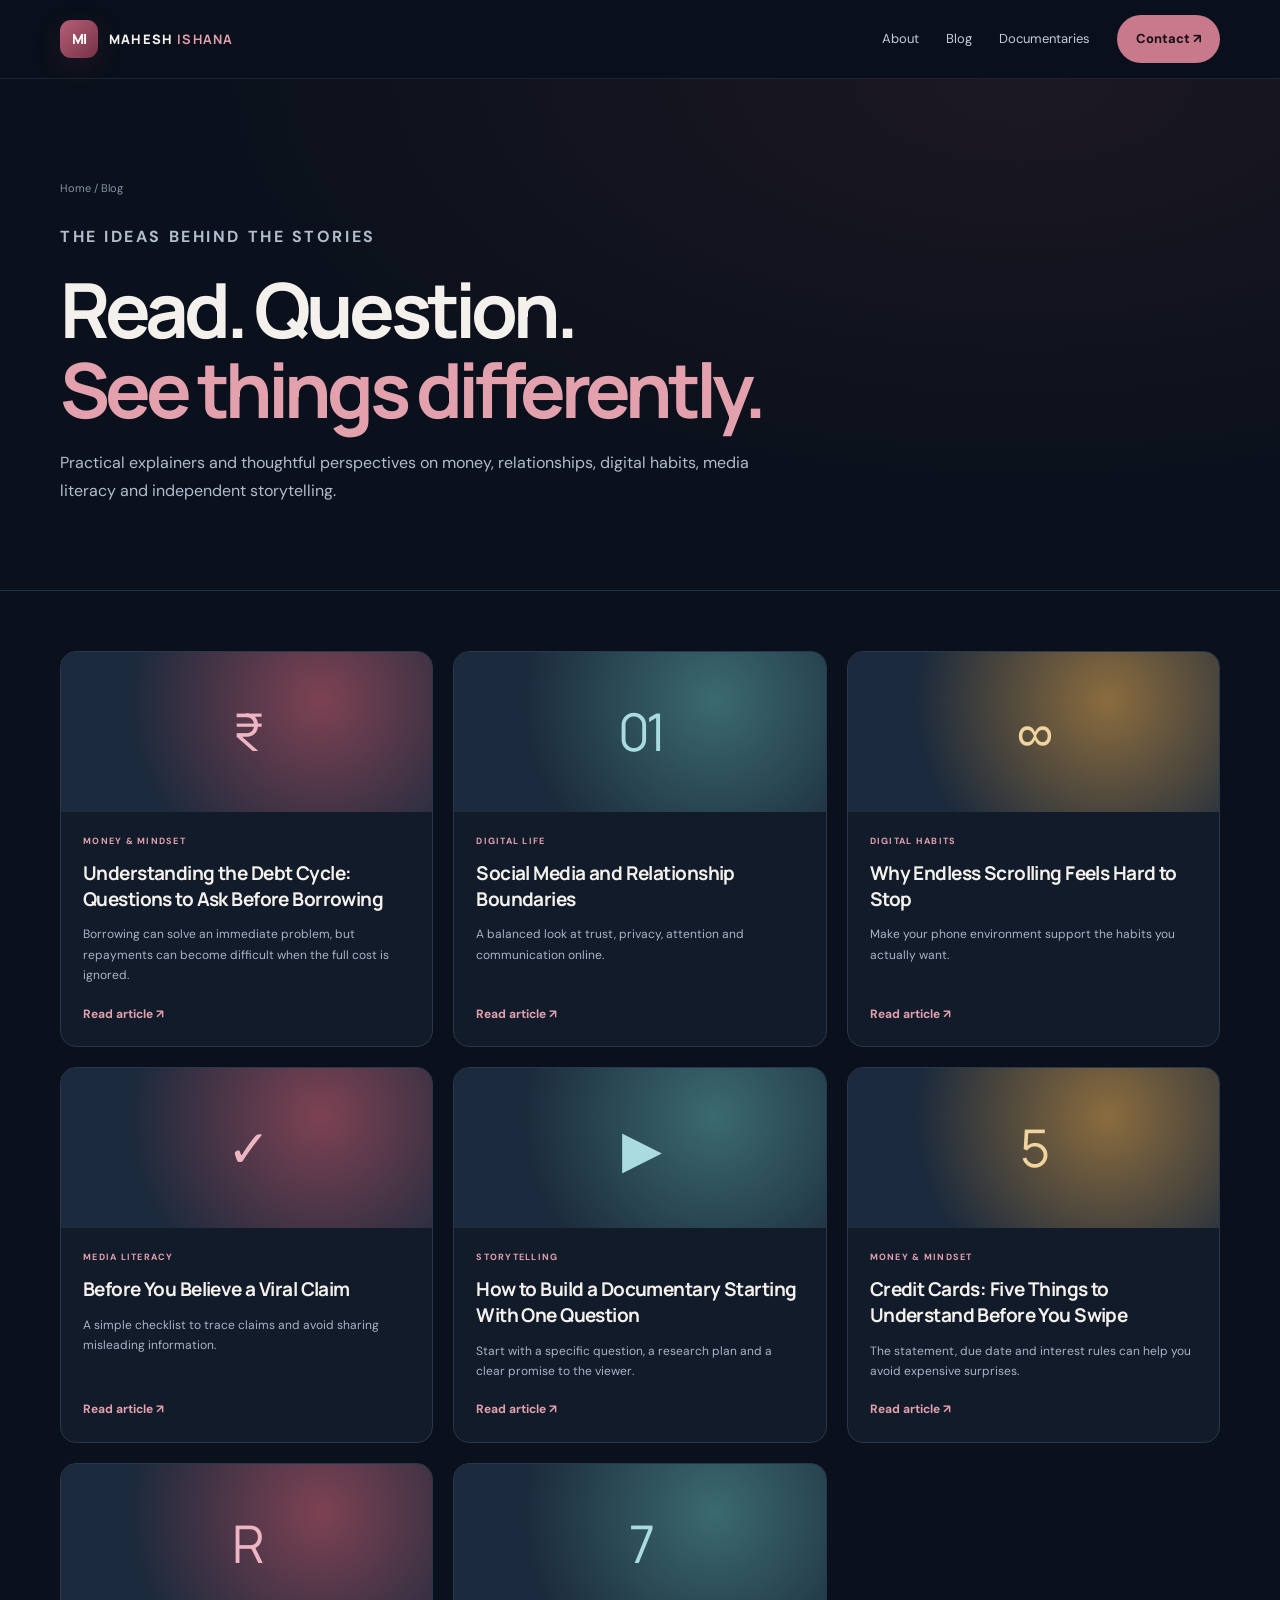
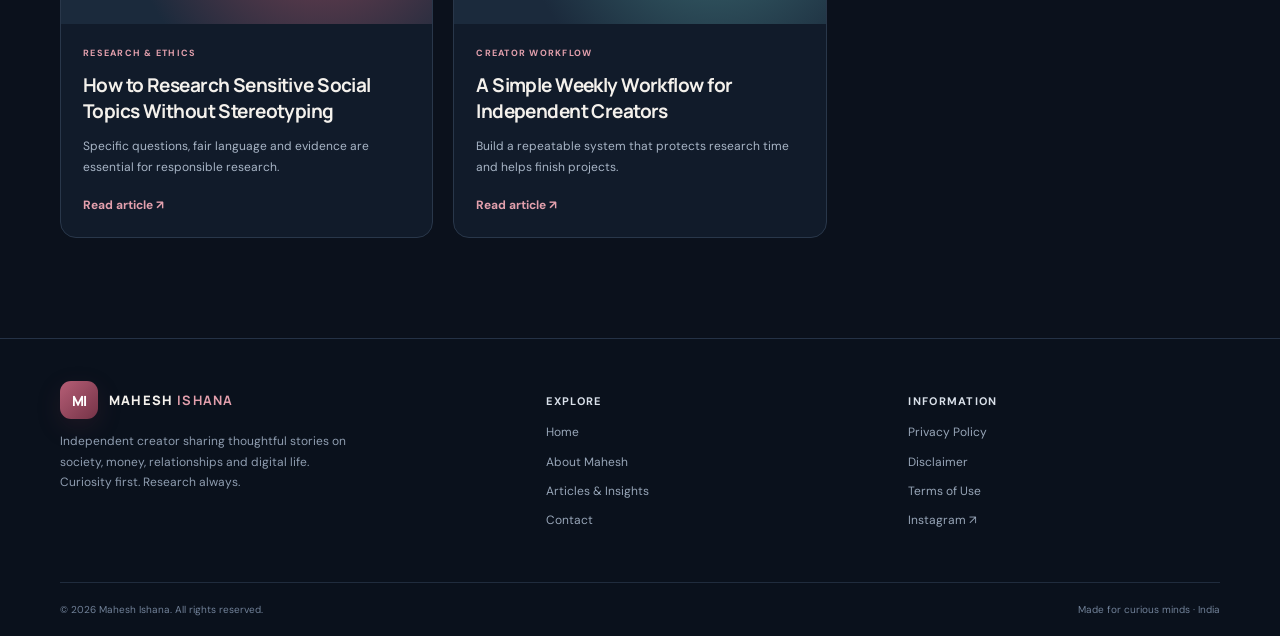
==== commit 65fa9019: "Add files via upload" ====
--- a/index.html
+++ b/index.html
@@ -3,12 +3,12 @@
 <head>
 <meta charset="utf-8"><meta name="viewport" content="width=device-width,initial-scale=1">
 <meta name="theme-color" content="#0b111c">
-<meta name="description" content="Independent creator sharing thoughtful stories about society, money, relationships and digital life.">
-<meta property="og:type" content="website"><meta property="og:title" content="Mahesh Ishana — Documentaries, Ideas & Insights"><meta property="og:description" content="Independent creator sharing thoughtful stories about society, money, relationships and digital life.">
-<link rel="canonical" href="https://maheshishana.in/">
+<meta name="description" content="Articles and explainers about money, digital life, media literacy, relationships and documentary storytelling.">
+<meta property="og:type" content="website"><meta property="og:title" content="Blog — Mahesh Ishana"><meta property="og:description" content="Articles and explainers about money, digital life, media literacy, relationships and documentary storytelling.">
+<link rel="canonical" href="https://maheshishana.in/blog/">
 <link rel="icon" href="/assets/favicon.svg" type="image/svg+xml">
 <link rel="stylesheet" href="/styles.css"><script src="/script.js" defer></script>
-<title>Mahesh Ishana — Documentaries, Ideas & Insights</title>
+<title>Blog — Mahesh Ishana</title>
 </head>
 <body><a class="skip-link" href="#main">Skip to content</a>
 
@@ -19,32 +19,17 @@
 <a href="/about.html">About</a><a href="/blog/">Blog</a><a href="/#work">Documentaries</a><a class="nav-cta" href="/contact.html">Contact ↗</a>
 </div></nav></header>
 
-<main id="main">
-<section class="hero shell" id="top">
-<div class="hero-copy">
-<p class="eyebrow"><span class="live-dot"></span> INDEPENDENT CREATOR · INDIA</p>
-<h1>India has stories<br><em>worth questioning.</em></h1>
-<p class="hero-intro">I’m <strong>Mahesh Ishana</strong> — an independent documentary creator exploring society, money, relationships and the unseen forces shaping everyday Indian life.</p>
-<div class="hero-actions"><a class="button button-primary" href="#work">Explore my work ↘</a><a class="text-link" href="/about.html">Get to know me →</a></div>
-<div class="hero-note"><span class="note-line"></span><span>Curiosity first. Research always. Human stories at the centre.</span></div>
-</div>
-<div class="hero-art" aria-label="Abstract cinematic documentary artwork"><div class="art-orbit orbit-one"></div><div class="art-orbit orbit-two"></div><div class="art-glow"></div><div class="art-frame"><div class="frame-top"><span>FIELD NOTES / 01</span><span>MI—FILMS</span></div><div class="art-title">THE<br><span>STORY</span><br>BEHIND<br>THE STORY.</div><div class="frame-bottom"><span>OBSERVE</span><span class="frame-dash"></span><span>QUESTION</span><span class="frame-dash"></span><span>UNDERSTAND</span></div></div><div class="floating-tag tag-top"><span class="tag-dot"></span> DOCUMENTARY</div><div class="floating-tag tag-bottom">INDEPENDENT VOICE ↗</div></div>
-</section>
-<section class="ticker"><div class="ticker-track"><span>REAL STORIES</span><i>✳</i><span>SOCIAL QUESTIONS</span><i>✳</i><span>RESEARCH-LED FILMS</span><i>✳</i><span>HUMAN PERSPECTIVES</span><i>✳</i><span>REAL STORIES</span><i>✳</i><span>SOCIAL QUESTIONS</span></div></section>
-<section class="section shell" id="about"><div class="section-kicker"><span>01</span><span class="kicker-rule"></span><span>THE PERSON BEHIND THE CAMERA</span></div><div class="about-grid"><h2>I believe every<br>big story starts<br>with a <em>question.</em></h2><div class="about-copy"><p class="lead">The world is full of stories we scroll past, accept at face value or rarely stop to question.</p><p>Through documentary-style videos and articles, I explore these stories with curiosity, clarity and a human perspective. From money and social pressure to relationships and digital life, the aim is to make complicated subjects easier to understand.</p><p>This is an independent creative journey: learning, researching, filming and getting better with every story.</p><a class="underlined-link" href="/about.html">More about Mahesh ↗</a></div></div><div class="values-row"><div><span class="value-number">01</span><b>Curiosity</b><p>Ask better questions.</p></div><div><span class="value-number">02</span><b>Clarity</b><p>Make the complex understandable.</p></div><div><span class="value-number">03</span><b>Humanity</b><p>Look beyond the headline.</p></div></div></section>
-<section class="section work-section" id="work"><div class="shell"><div class="section-kicker"><span>02</span><span class="kicker-rule"></span><span>DOCUMENTARY IDEAS & WORK</span></div><div class="work-heading"><h2>Stories in<br><em>the making.</em></h2><p>Every film begins with a question. Explore the themes shaping my work and the ideas being researched next.</p></div><div class="project-list">
-<article class="project-card"><div class="project-visual"><span class="project-index">PROJECT / 001</span><div class="visual-symbol"><span></span><span></span><span></span><span></span><b>₹</b></div><span class="visual-caption">BORROW · REPAY · REPEAT</span></div><div class="project-info"><div class="project-meta"><span>FINANCIAL AWARENESS</span><span class="status status-research"><i></i> PROJECT PAGE</span></div><h3>The Loan Trap</h3><p>A documentary theme exploring easy credit, debt cycles and the choices that can turn short-term relief into long-term stress.</p><a class="project-link" href="/blog/understanding-the-debt-cycle.html">Read related article ↗</a></div></article>
-<article class="project-card project-card-reverse"><div class="project-visual project-society"><span class="project-index">RESEARCH / 002</span><div class="visual-window"><div class="window-circle"></div><div class="window-lines"><span></span><span></span><span></span></div></div><span class="visual-caption">BEHIND THE SCREEN</span></div><div class="project-info"><div class="project-meta"><span>SOCIETY & DIGITAL LIFE</span><span class="status status-research"><i></i> EXPLORING</span></div><h3>Relationships in the social media age</h3><p>An ongoing topic about online attention, boundaries, trust and the way digital communication can affect real relationships.</p><a class="project-link" href="/blog/social-media-and-relationship-boundaries.html">Read related article ↗</a></div></article>
-</div><p class="work-footnote">Project descriptions represent themes and ideas, not claims of completed field investigations.</p></div></section>
-<section class="section shell" id="approach"><div class="section-kicker"><span>03</span><span class="kicker-rule"></span><span>FROM QUESTION TO STORY</span></div><div class="approach-grid"><div class="approach-intro"><h2>Make it<br>meaningful.<br><em>Make it clear.</em></h2><p>A good story is more than a strong hook. It earns attention by asking honest questions and giving viewers something useful to think about.</p><a class="underlined-link" href="/blog/">Explore all articles ↗</a></div><div class="steps"><div class="step"><span>01</span><div><h3>Question</h3><p>Find the specific, human question at the centre of a broad topic.</p></div><span class="step-arrow">↗</span></div><div class="step"><span>02</span><div><h3>Research</h3><p>Compare credible sources, perspectives and available evidence.</p></div><span class="step-arrow">↗</span></div><div class="step"><span>03</span><div><h3>Tell the story</h3><p>Build a clear narrative with context, evidence and empathy.</p></div><span class="step-arrow">↗</span></div><div class="step"><span>04</span><div><h3>Keep improving</h3><p>Learn from every article and make the next one more thoughtful.</p></div><span class="step-arrow">↗</span></div></div></div></section>
-<section class="section work-section"><div class="shell"><div class="section-kicker"><span>04</span><span class="kicker-rule"></span><span>FROM THE BLOG</span></div><div class="work-heading"><h2>Ideas for a<br><em>curious mind.</em></h2><p>Practical explainers and thoughtful perspectives on money, online life and everyday decisions.</p></div><div class="blog-grid" style="padding:0">
-<article class="blog-card"><div class="blog-art">₹</div><div class="blog-card-body"><span class="post-category">MONEY & MINDSET</span><h2>Understanding the debt cycle</h2><p>How borrowing can become a cycle, and the questions to ask before taking credit.</p><a class="read-more" href="/blog/understanding-the-debt-cycle.html">Read article ↗</a></div></article>
-<article class="blog-card"><div class="blog-art">01</div><div class="blog-card-body"><span class="post-category">DIGITAL LIFE</span><h2>Social media and relationship boundaries</h2><p>A balanced look at trust, privacy, attention and communication online.</p><a class="read-more" href="/blog/social-media-and-relationship-boundaries.html">Read article ↗</a></div></article>
-<article class="blog-card"><div class="blog-art">∞</div><div class="blog-card-body"><span class="post-category">DIGITAL HABITS</span><h2>Why endless scrolling feels so hard to stop</h2><p>Simple ways to notice your habits and make your screen time more intentional.</p><a class="read-more" href="/blog/intentional-screen-time.html">Read article ↗</a></div></article>
-</div><div style="margin-top:28px"><a class="button button-outline" href="/blog/">View all articles →</a></div></div></section>
-<section class="contact-section"><div class="shell contact-inner"><div class="section-kicker section-kicker-light"><span>05</span><span class="kicker-rule"></span><span>LET'S CONNECT</span></div><p class="eyebrow contact-eyebrow">HAVE A STORY, IDEA OR COLLABORATION?</p><h2>Good stories begin<br>with a <em>conversation.</em></h2><p class="contact-copy">Have a thoughtful idea, a perspective worth exploring or a potential collaboration? Get in touch.</p><div class="contact-actions"><a class="button button-light" href="/contact.html">Contact Mahesh ↗</a><a class="contact-social" href="https://www.instagram.com/maheshishana/" target="_blank" rel="noopener noreferrer">Instagram ↗</a></div></div><div class="contact-decoration" aria-hidden="true">MI</div></section>
-</main>
-
+<main id="main"><section class="page-hero"><div class="shell"><div class="breadcrumb"><a href="/">Home</a> / Blog</div><p class="eyebrow">THE IDEAS BEHIND THE STORIES</p><h1>Read. Question.<br><em>See things differently.</em></h1><p>Practical explainers and thoughtful perspectives on money, relationships, digital habits, media literacy and independent storytelling.</p></div></section>
+<section class="shell"><div class="blog-grid">
+<article class="blog-card"><div class="blog-art">₹</div><div class="blog-card-body"><span class="post-category">MONEY & MINDSET</span><h2>Understanding the Debt Cycle: Questions to Ask Before Borrowing</h2><p>Borrowing can solve an immediate problem, but repayments can become difficult when the full cost is ignored.</p><a class="read-more" href="/blog/understanding-the-debt-cycle.html">Read article ↗</a></div></article>
+<article class="blog-card"><div class="blog-art">01</div><div class="blog-card-body"><span class="post-category">DIGITAL LIFE</span><h2>Social Media and Relationship Boundaries</h2><p>A balanced look at trust, privacy, attention and communication online.</p><a class="read-more" href="/blog/social-media-and-relationship-boundaries.html">Read article ↗</a></div></article>
+<article class="blog-card"><div class="blog-art">∞</div><div class="blog-card-body"><span class="post-category">DIGITAL HABITS</span><h2>Why Endless Scrolling Feels Hard to Stop</h2><p>Make your phone environment support the habits you actually want.</p><a class="read-more" href="/blog/intentional-screen-time.html">Read article ↗</a></div></article>
+<article class="blog-card"><div class="blog-art">✓</div><div class="blog-card-body"><span class="post-category">MEDIA LITERACY</span><h2>Before You Believe a Viral Claim</h2><p>A simple checklist to trace claims and avoid sharing misleading information.</p><a class="read-more" href="/blog/how-to-check-a-viral-claim.html">Read article ↗</a></div></article>
+<article class="blog-card"><div class="blog-art">▶</div><div class="blog-card-body"><span class="post-category">STORYTELLING</span><h2>How to Build a Documentary Starting With One Question</h2><p>Start with a specific question, a research plan and a clear promise to the viewer.</p><a class="read-more" href="/blog/building-a-documentary-from-one-question.html">Read article ↗</a></div></article>
+<article class="blog-card"><div class="blog-art">5</div><div class="blog-card-body"><span class="post-category">MONEY & MINDSET</span><h2>Credit Cards: Five Things to Understand Before You Swipe</h2><p>The statement, due date and interest rules can help you avoid expensive surprises.</p><a class="read-more" href="/blog/credit-card-basics-before-swiping.html">Read article ↗</a></div></article>
+<article class="blog-card"><div class="blog-art">R</div><div class="blog-card-body"><span class="post-category">RESEARCH & ETHICS</span><h2>How to Research Sensitive Social Topics Without Stereotyping</h2><p>Specific questions, fair language and evidence are essential for responsible research.</p><a class="read-more" href="/blog/researching-sensitive-social-topics.html">Read article ↗</a></div></article>
+<article class="blog-card"><div class="blog-art">7</div><div class="blog-card-body"><span class="post-category">CREATOR WORKFLOW</span><h2>A Simple Weekly Workflow for Independent Creators</h2><p>Build a repeatable system that protects research time and helps finish projects.</p><a class="read-more" href="/blog/a-simple-weekly-creator-workflow.html">Read article ↗</a></div></article>
+</div></section></main>
 <footer class="site-footer"><div class="footer-main shell">
 <div><a class="brand footer-brand" href="/"><span class="brand-mark">MI</span><span>MAHESH <b>ISHANA</b></span></a><p class="footer-brand-copy">Independent creator sharing thoughtful stories on society, money, relationships and digital life. Curiosity first. Research always.</p></div>
 <div class="footer-col"><h3>Explore</h3><a href="/">Home</a><a href="/about.html">About Mahesh</a><a href="/blog/">Articles & Insights</a><a href="/contact.html">Contact</a></div>
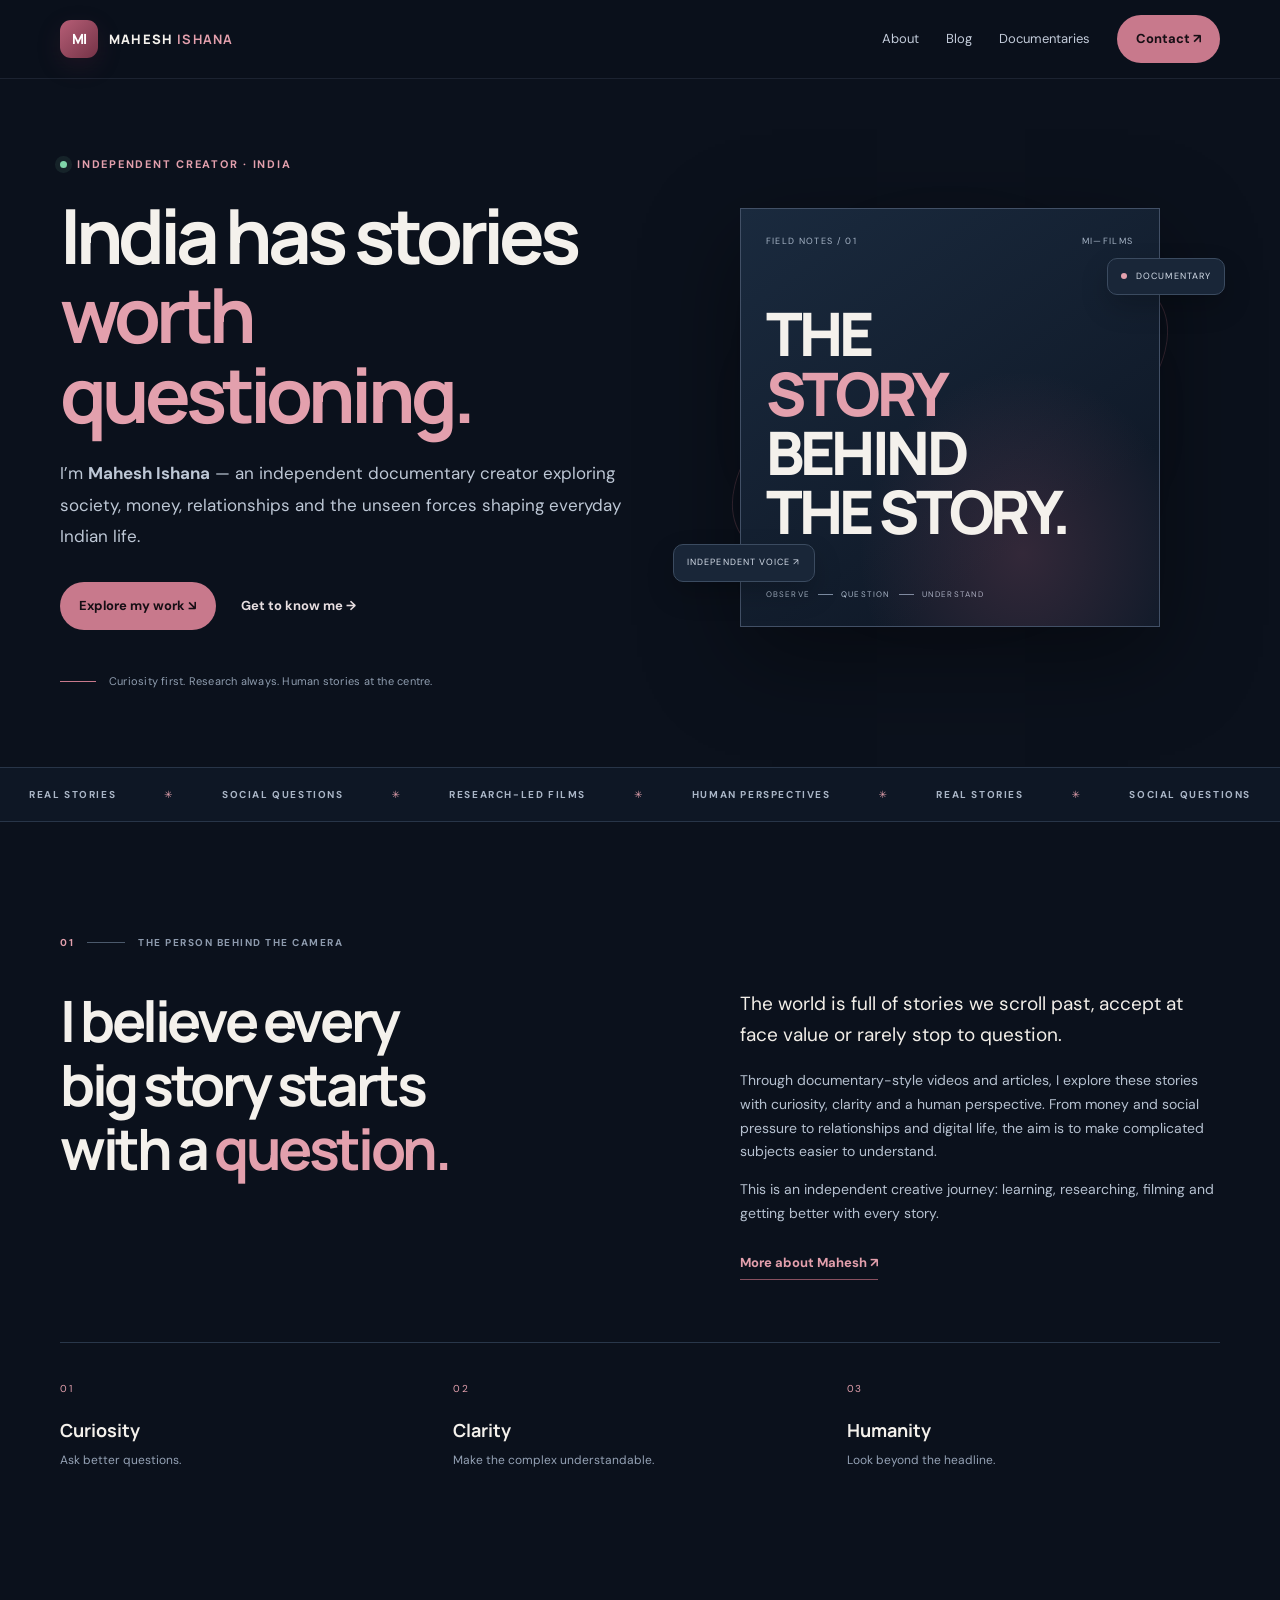
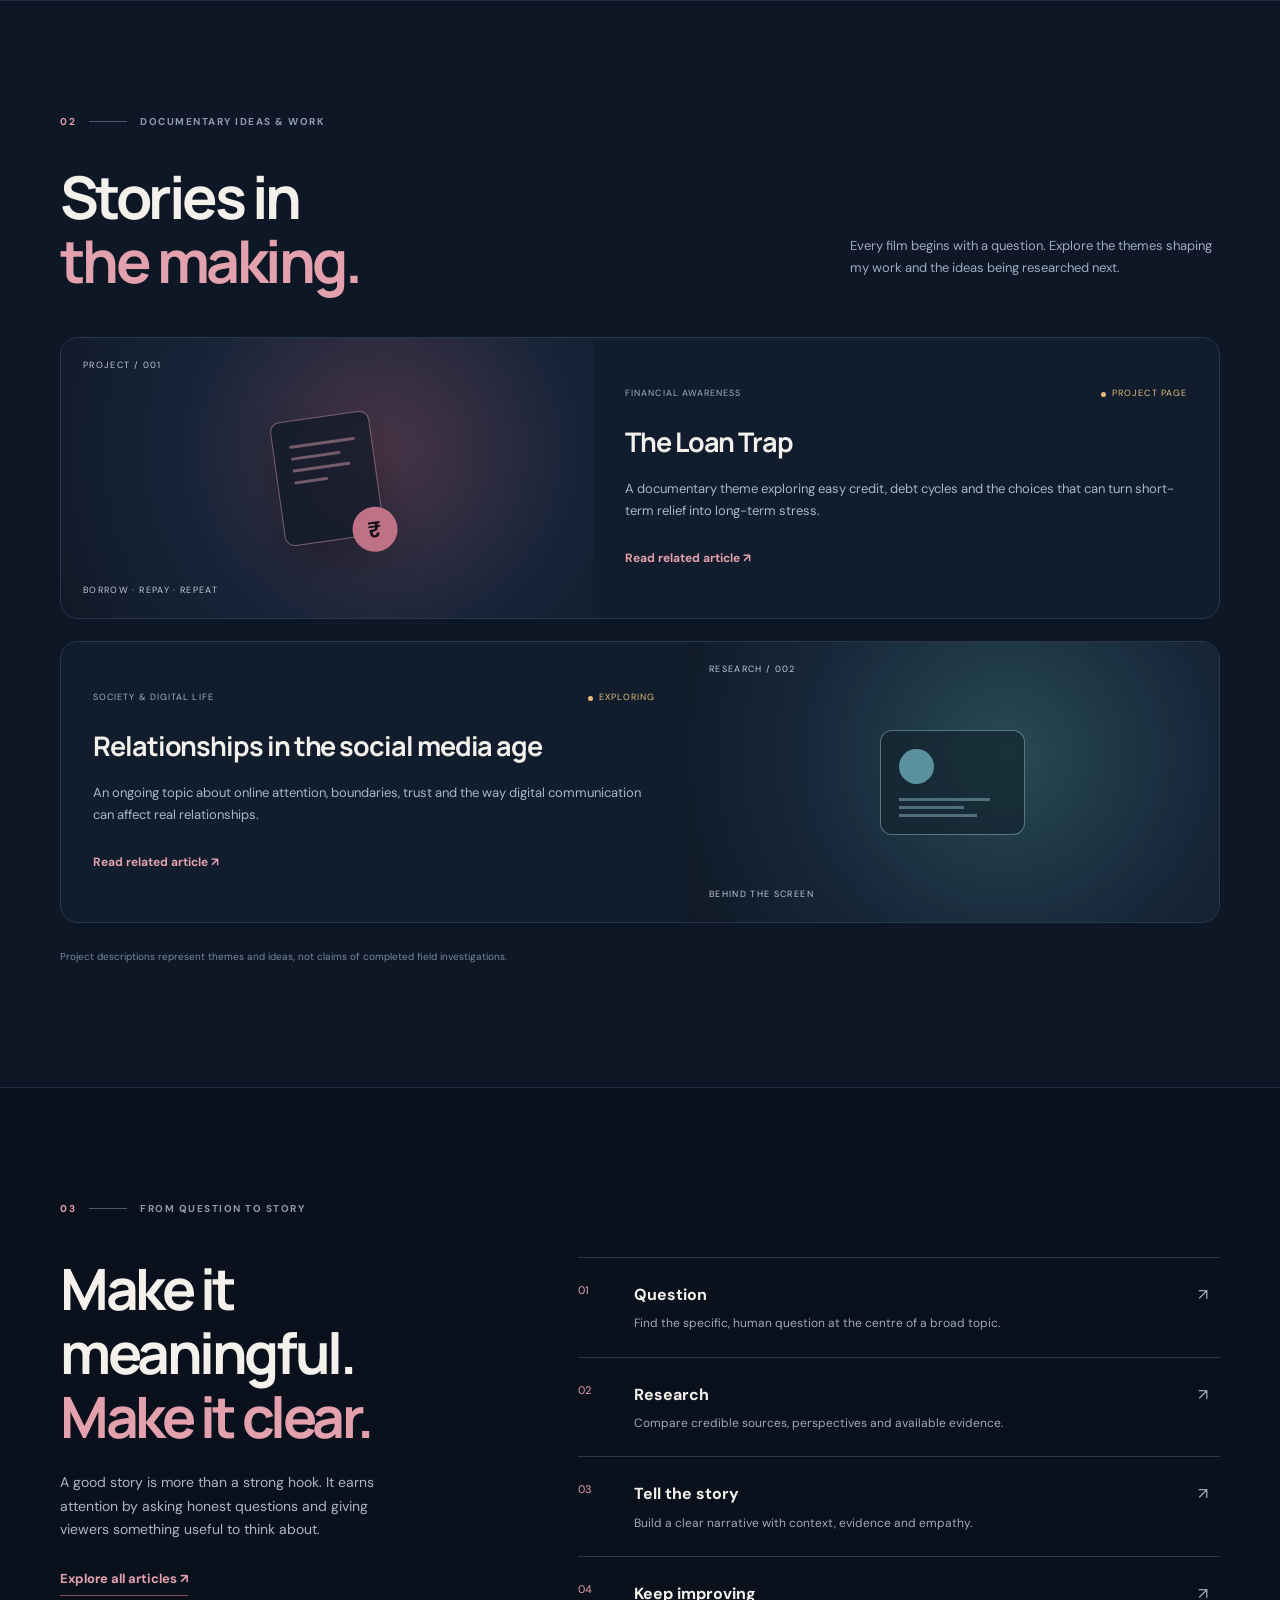
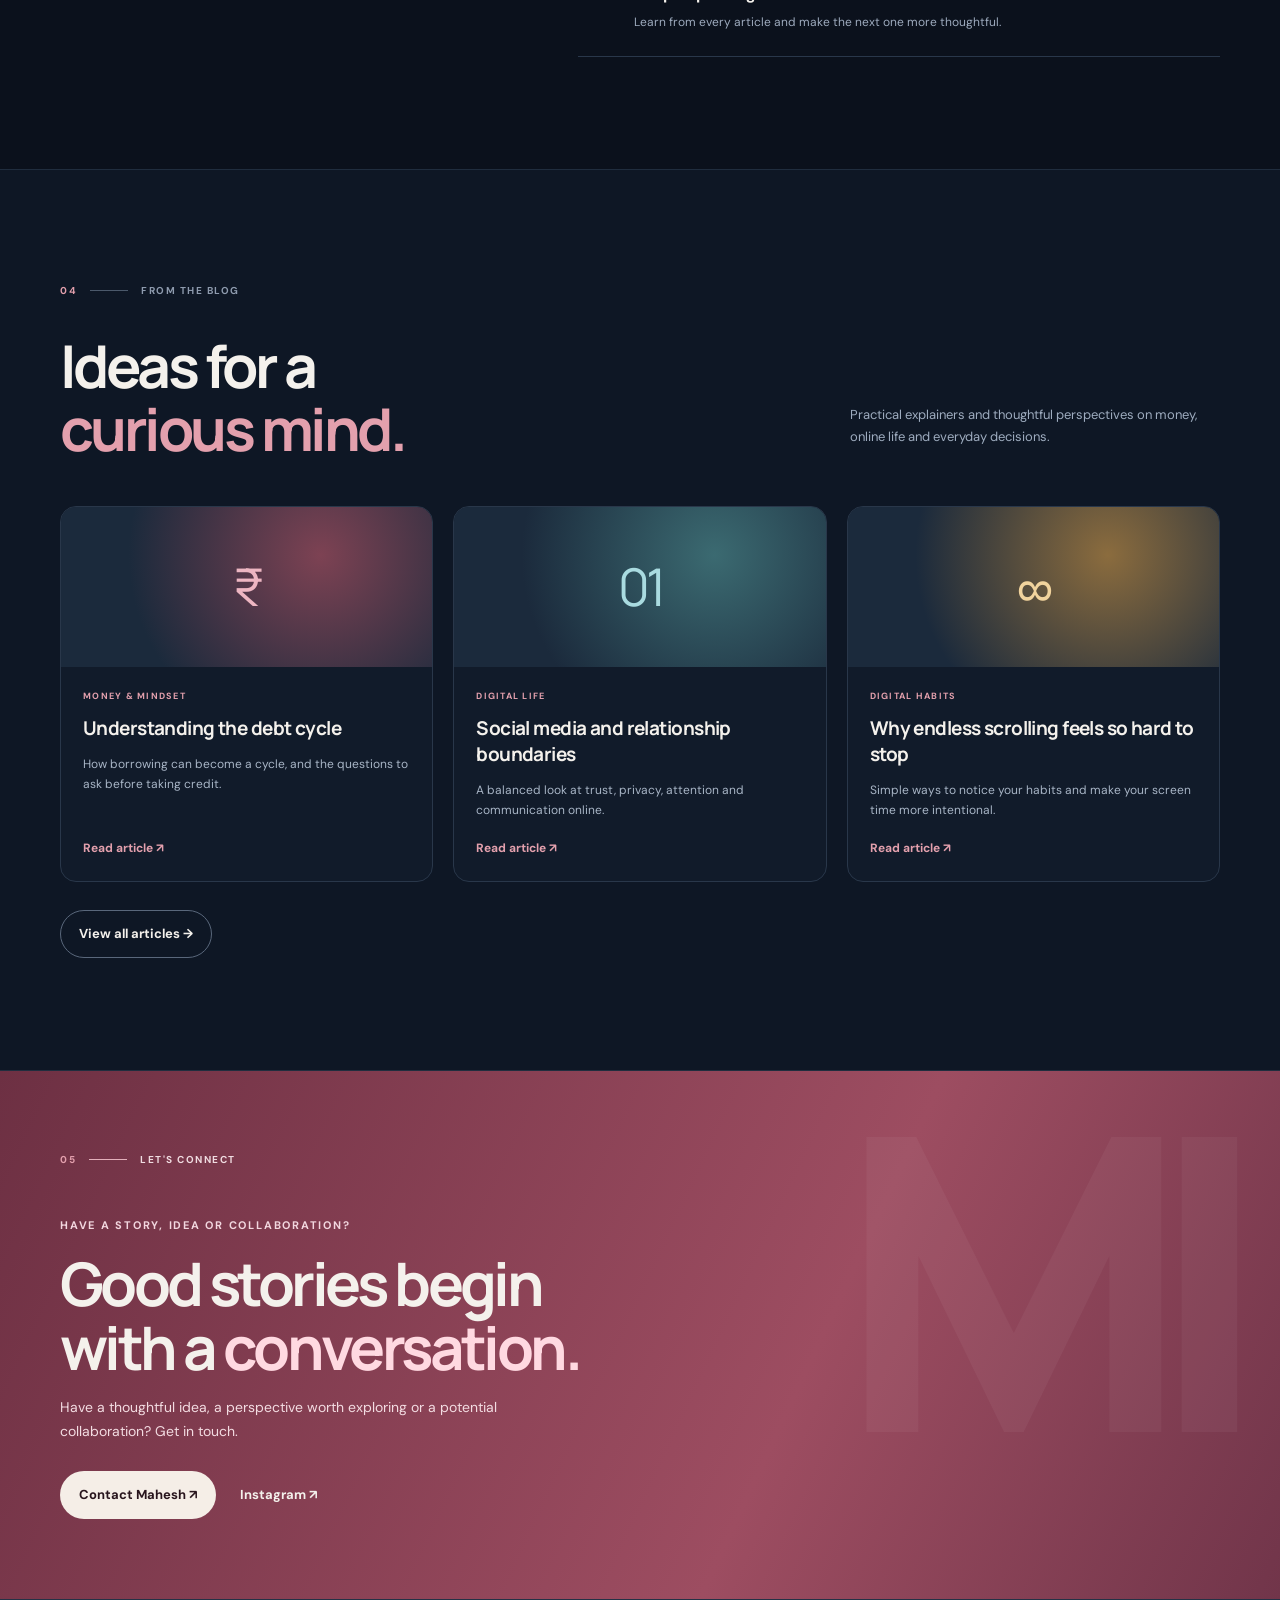
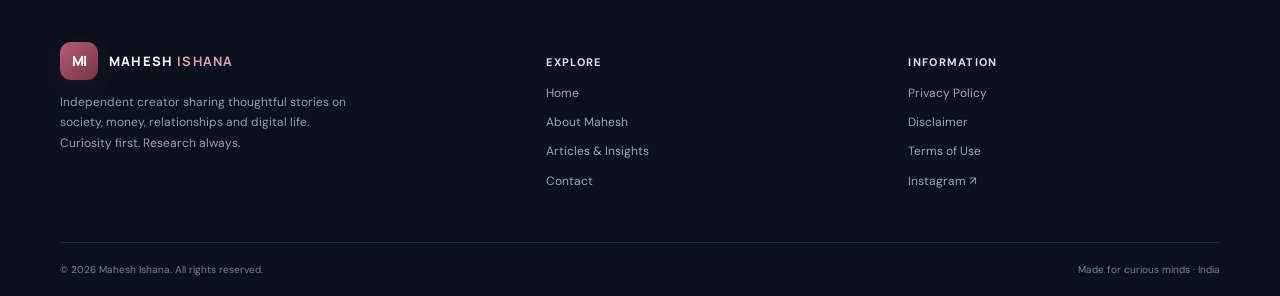
==== commit e51ae0a1: "Update index.html" ====
--- a/index.html
+++ b/index.html
@@ -3,12 +3,12 @@
 <head>
 <meta charset="utf-8"><meta name="viewport" content="width=device-width,initial-scale=1">
 <meta name="theme-color" content="#0b111c">
-<meta name="description" content="Articles and explainers about money, digital life, media literacy, relationships and documentary storytelling.">
-<meta property="og:type" content="website"><meta property="og:title" content="Blog — Mahesh Ishana"><meta property="og:description" content="Articles and explainers about money, digital life, media literacy, relationships and documentary storytelling.">
-<link rel="canonical" href="https://maheshishana.in/blog/">
+<meta name="description" content="Independent creator sharing thoughtful stories about society, money, relationships and digital life.">
+<meta property="og:type" content="website"><meta property="og:title" content="Mahesh Ishana — Documentaries, Ideas & Insights"><meta property="og:description" content="Independent creator sharing thoughtful stories about society, money, relationships and digital life.">
+<link rel="canonical" href="https://maheshishana.in/">
 <link rel="icon" href="/assets/favicon.svg" type="image/svg+xml">
 <link rel="stylesheet" href="/styles.css"><script src="/script.js" defer></script>
-<title>Blog — Mahesh Ishana</title>
+<title>Mahesh Ishana — Documentaries, Ideas & Insights</title>
 </head>
 <body><a class="skip-link" href="#main">Skip to content</a>
 
@@ -19,17 +19,32 @@
 <a href="/about.html">About</a><a href="/blog/">Blog</a><a href="/#work">Documentaries</a><a class="nav-cta" href="/contact.html">Contact ↗</a>
 </div></nav></header>
 
-<main id="main"><section class="page-hero"><div class="shell"><div class="breadcrumb"><a href="/">Home</a> / Blog</div><p class="eyebrow">THE IDEAS BEHIND THE STORIES</p><h1>Read. Question.<br><em>See things differently.</em></h1><p>Practical explainers and thoughtful perspectives on money, relationships, digital habits, media literacy and independent storytelling.</p></div></section>
-<section class="shell"><div class="blog-grid">
-<article class="blog-card"><div class="blog-art">₹</div><div class="blog-card-body"><span class="post-category">MONEY & MINDSET</span><h2>Understanding the Debt Cycle: Questions to Ask Before Borrowing</h2><p>Borrowing can solve an immediate problem, but repayments can become difficult when the full cost is ignored.</p><a class="read-more" href="/blog/understanding-the-debt-cycle.html">Read article ↗</a></div></article>
-<article class="blog-card"><div class="blog-art">01</div><div class="blog-card-body"><span class="post-category">DIGITAL LIFE</span><h2>Social Media and Relationship Boundaries</h2><p>A balanced look at trust, privacy, attention and communication online.</p><a class="read-more" href="/blog/social-media-and-relationship-boundaries.html">Read article ↗</a></div></article>
-<article class="blog-card"><div class="blog-art">∞</div><div class="blog-card-body"><span class="post-category">DIGITAL HABITS</span><h2>Why Endless Scrolling Feels Hard to Stop</h2><p>Make your phone environment support the habits you actually want.</p><a class="read-more" href="/blog/intentional-screen-time.html">Read article ↗</a></div></article>
-<article class="blog-card"><div class="blog-art">✓</div><div class="blog-card-body"><span class="post-category">MEDIA LITERACY</span><h2>Before You Believe a Viral Claim</h2><p>A simple checklist to trace claims and avoid sharing misleading information.</p><a class="read-more" href="/blog/how-to-check-a-viral-claim.html">Read article ↗</a></div></article>
-<article class="blog-card"><div class="blog-art">▶</div><div class="blog-card-body"><span class="post-category">STORYTELLING</span><h2>How to Build a Documentary Starting With One Question</h2><p>Start with a specific question, a research plan and a clear promise to the viewer.</p><a class="read-more" href="/blog/building-a-documentary-from-one-question.html">Read article ↗</a></div></article>
-<article class="blog-card"><div class="blog-art">5</div><div class="blog-card-body"><span class="post-category">MONEY & MINDSET</span><h2>Credit Cards: Five Things to Understand Before You Swipe</h2><p>The statement, due date and interest rules can help you avoid expensive surprises.</p><a class="read-more" href="/blog/credit-card-basics-before-swiping.html">Read article ↗</a></div></article>
-<article class="blog-card"><div class="blog-art">R</div><div class="blog-card-body"><span class="post-category">RESEARCH & ETHICS</span><h2>How to Research Sensitive Social Topics Without Stereotyping</h2><p>Specific questions, fair language and evidence are essential for responsible research.</p><a class="read-more" href="/blog/researching-sensitive-social-topics.html">Read article ↗</a></div></article>
-<article class="blog-card"><div class="blog-art">7</div><div class="blog-card-body"><span class="post-category">CREATOR WORKFLOW</span><h2>A Simple Weekly Workflow for Independent Creators</h2><p>Build a repeatable system that protects research time and helps finish projects.</p><a class="read-more" href="/blog/a-simple-weekly-creator-workflow.html">Read article ↗</a></div></article>
-</div></section></main>
+<main id="main">
+<section class="hero shell" id="top">
+<div class="hero-copy">
+<p class="eyebrow"><span class="live-dot"></span> INDEPENDENT CREATOR · INDIA</p>
+<h1>India has stories<br><em>worth questioning.</em></h1>
+<p class="hero-intro">I’m <strong>Mahesh Ishana</strong> — an independent documentary creator exploring society, money, relationships and the unseen forces shaping everyday Indian life.</p>
+<div class="hero-actions"><a class="button button-primary" href="#work">Explore my work ↘</a><a class="text-link" href="/about.html">Get to know me →</a></div>
+<div class="hero-note"><span class="note-line"></span><span>Curiosity first. Research always. Human stories at the centre.</span></div>
+</div>
+<div class="hero-art" aria-label="Abstract cinematic documentary artwork"><div class="art-orbit orbit-one"></div><div class="art-orbit orbit-two"></div><div class="art-glow"></div><div class="art-frame"><div class="frame-top"><span>FIELD NOTES / 01</span><span>MI—FILMS</span></div><div class="art-title">THE<br><span>STORY</span><br>BEHIND<br>THE STORY.</div><div class="frame-bottom"><span>OBSERVE</span><span class="frame-dash"></span><span>QUESTION</span><span class="frame-dash"></span><span>UNDERSTAND</span></div></div><div class="floating-tag tag-top"><span class="tag-dot"></span> DOCUMENTARY</div><div class="floating-tag tag-bottom">INDEPENDENT VOICE ↗</div></div>
+</section>
+<section class="ticker"><div class="ticker-track"><span>REAL STORIES</span><i>✳</i><span>SOCIAL QUESTIONS</span><i>✳</i><span>RESEARCH-LED FILMS</span><i>✳</i><span>HUMAN PERSPECTIVES</span><i>✳</i><span>REAL STORIES</span><i>✳</i><span>SOCIAL QUESTIONS</span></div></section>
+<section class="section shell" id="about"><div class="section-kicker"><span>01</span><span class="kicker-rule"></span><span>THE PERSON BEHIND THE CAMERA</span></div><div class="about-grid"><h2>I believe every<br>big story starts<br>with a <em>question.</em></h2><div class="about-copy"><p class="lead">The world is full of stories we scroll past, accept at face value or rarely stop to question.</p><p>Through documentary-style videos and articles, I explore these stories with curiosity, clarity and a human perspective. From money and social pressure to relationships and digital life, the aim is to make complicated subjects easier to understand.</p><p>This is an independent creative journey: learning, researching, filming and getting better with every story.</p><a class="underlined-link" href="/about.html">More about Mahesh ↗</a></div></div><div class="values-row"><div><span class="value-number">01</span><b>Curiosity</b><p>Ask better questions.</p></div><div><span class="value-number">02</span><b>Clarity</b><p>Make the complex understandable.</p></div><div><span class="value-number">03</span><b>Humanity</b><p>Look beyond the headline.</p></div></div></section>
+<section class="section work-section" id="work"><div class="shell"><div class="section-kicker"><span>02</span><span class="kicker-rule"></span><span>DOCUMENTARY IDEAS & WORK</span></div><div class="work-heading"><h2>Stories in<br><em>the making.</em></h2><p>Every film begins with a question. Explore the themes shaping my work and the ideas being researched next.</p></div><div class="project-list">
+<article class="project-card"><div class="project-visual"><span class="project-index">PROJECT / 001</span><div class="visual-symbol"><span></span><span></span><span></span><span></span><b>₹</b></div><span class="visual-caption">BORROW · REPAY · REPEAT</span></div><div class="project-info"><div class="project-meta"><span>FINANCIAL AWARENESS</span><span class="status status-research"><i></i> PROJECT PAGE</span></div><h3>The Loan Trap</h3><p>A documentary theme exploring easy credit, debt cycles and the choices that can turn short-term relief into long-term stress.</p><a class="project-link" href="/blog/understanding-the-debt-cycle.html">Read related article ↗</a></div></article>
+<article class="project-card project-card-reverse"><div class="project-visual project-society"><span class="project-index">RESEARCH / 002</span><div class="visual-window"><div class="window-circle"></div><div class="window-lines"><span></span><span></span><span></span></div></div><span class="visual-caption">BEHIND THE SCREEN</span></div><div class="project-info"><div class="project-meta"><span>SOCIETY & DIGITAL LIFE</span><span class="status status-research"><i></i> EXPLORING</span></div><h3>Relationships in the social media age</h3><p>An ongoing topic about online attention, boundaries, trust and the way digital communication can affect real relationships.</p><a class="project-link" href="/blog/social-media-and-relationship-boundaries.html">Read related article ↗</a></div></article>
+</div><p class="work-footnote">Project descriptions represent themes and ideas, not claims of completed field investigations.</p></div></section>
+<section class="section shell" id="approach"><div class="section-kicker"><span>03</span><span class="kicker-rule"></span><span>FROM QUESTION TO STORY</span></div><div class="approach-grid"><div class="approach-intro"><h2>Make it<br>meaningful.<br><em>Make it clear.</em></h2><p>A good story is more than a strong hook. It earns attention by asking honest questions and giving viewers something useful to think about.</p><a class="underlined-link" href="/blog/">Explore all articles ↗</a></div><div class="steps"><div class="step"><span>01</span><div><h3>Question</h3><p>Find the specific, human question at the centre of a broad topic.</p></div><span class="step-arrow">↗</span></div><div class="step"><span>02</span><div><h3>Research</h3><p>Compare credible sources, perspectives and available evidence.</p></div><span class="step-arrow">↗</span></div><div class="step"><span>03</span><div><h3>Tell the story</h3><p>Build a clear narrative with context, evidence and empathy.</p></div><span class="step-arrow">↗</span></div><div class="step"><span>04</span><div><h3>Keep improving</h3><p>Learn from every article and make the next one more thoughtful.</p></div><span class="step-arrow">↗</span></div></div></div></section>
+<section class="section work-section"><div class="shell"><div class="section-kicker"><span>04</span><span class="kicker-rule"></span><span>FROM THE BLOG</span></div><div class="work-heading"><h2>Ideas for a<br><em>curious mind.</em></h2><p>Practical explainers and thoughtful perspectives on money, online life and everyday decisions.</p></div><div class="blog-grid" style="padding:0">
+<article class="blog-card"><div class="blog-art">₹</div><div class="blog-card-body"><span class="post-category">MONEY & MINDSET</span><h2>Understanding the debt cycle</h2><p>How borrowing can become a cycle, and the questions to ask before taking credit.</p><a class="read-more" href="/blog/understanding-the-debt-cycle.html">Read article ↗</a></div></article>
+<article class="blog-card"><div class="blog-art">01</div><div class="blog-card-body"><span class="post-category">DIGITAL LIFE</span><h2>Social media and relationship boundaries</h2><p>A balanced look at trust, privacy, attention and communication online.</p><a class="read-more" href="/blog/social-media-and-relationship-boundaries.html">Read article ↗</a></div></article>
+<article class="blog-card"><div class="blog-art">∞</div><div class="blog-card-body"><span class="post-category">DIGITAL HABITS</span><h2>Why endless scrolling feels so hard to stop</h2><p>Simple ways to notice your habits and make your screen time more intentional.</p><a class="read-more" href="/blog/intentional-screen-time.html">Read article ↗</a></div></article>
+</div><div style="margin-top:28px"><a class="button button-outline" href="/blog/">View all articles →</a></div></div></section>
+<section class="contact-section"><div class="shell contact-inner"><div class="section-kicker section-kicker-light"><span>05</span><span class="kicker-rule"></span><span>LET'S CONNECT</span></div><p class="eyebrow contact-eyebrow">HAVE A STORY, IDEA OR COLLABORATION?</p><h2>Good stories begin<br>with a <em>conversation.</em></h2><p class="contact-copy">Have a thoughtful idea, a perspective worth exploring or a potential collaboration? Get in touch.</p><div class="contact-actions"><a class="button button-light" href="/contact.html">Contact Mahesh ↗</a><a class="contact-social" href="https://www.instagram.com/maheshishana/" target="_blank" rel="noopener noreferrer">Instagram ↗</a></div></div><div class="contact-decoration" aria-hidden="true">MI</div></section>
+</main>
+
 <footer class="site-footer"><div class="footer-main shell">
 <div><a class="brand footer-brand" href="/"><span class="brand-mark">MI</span><span>MAHESH <b>ISHANA</b></span></a><p class="footer-brand-copy">Independent creator sharing thoughtful stories on society, money, relationships and digital life. Curiosity first. Research always.</p></div>
 <div class="footer-col"><h3>Explore</h3><a href="/">Home</a><a href="/about.html">About Mahesh</a><a href="/blog/">Articles & Insights</a><a href="/contact.html">Contact</a></div>
